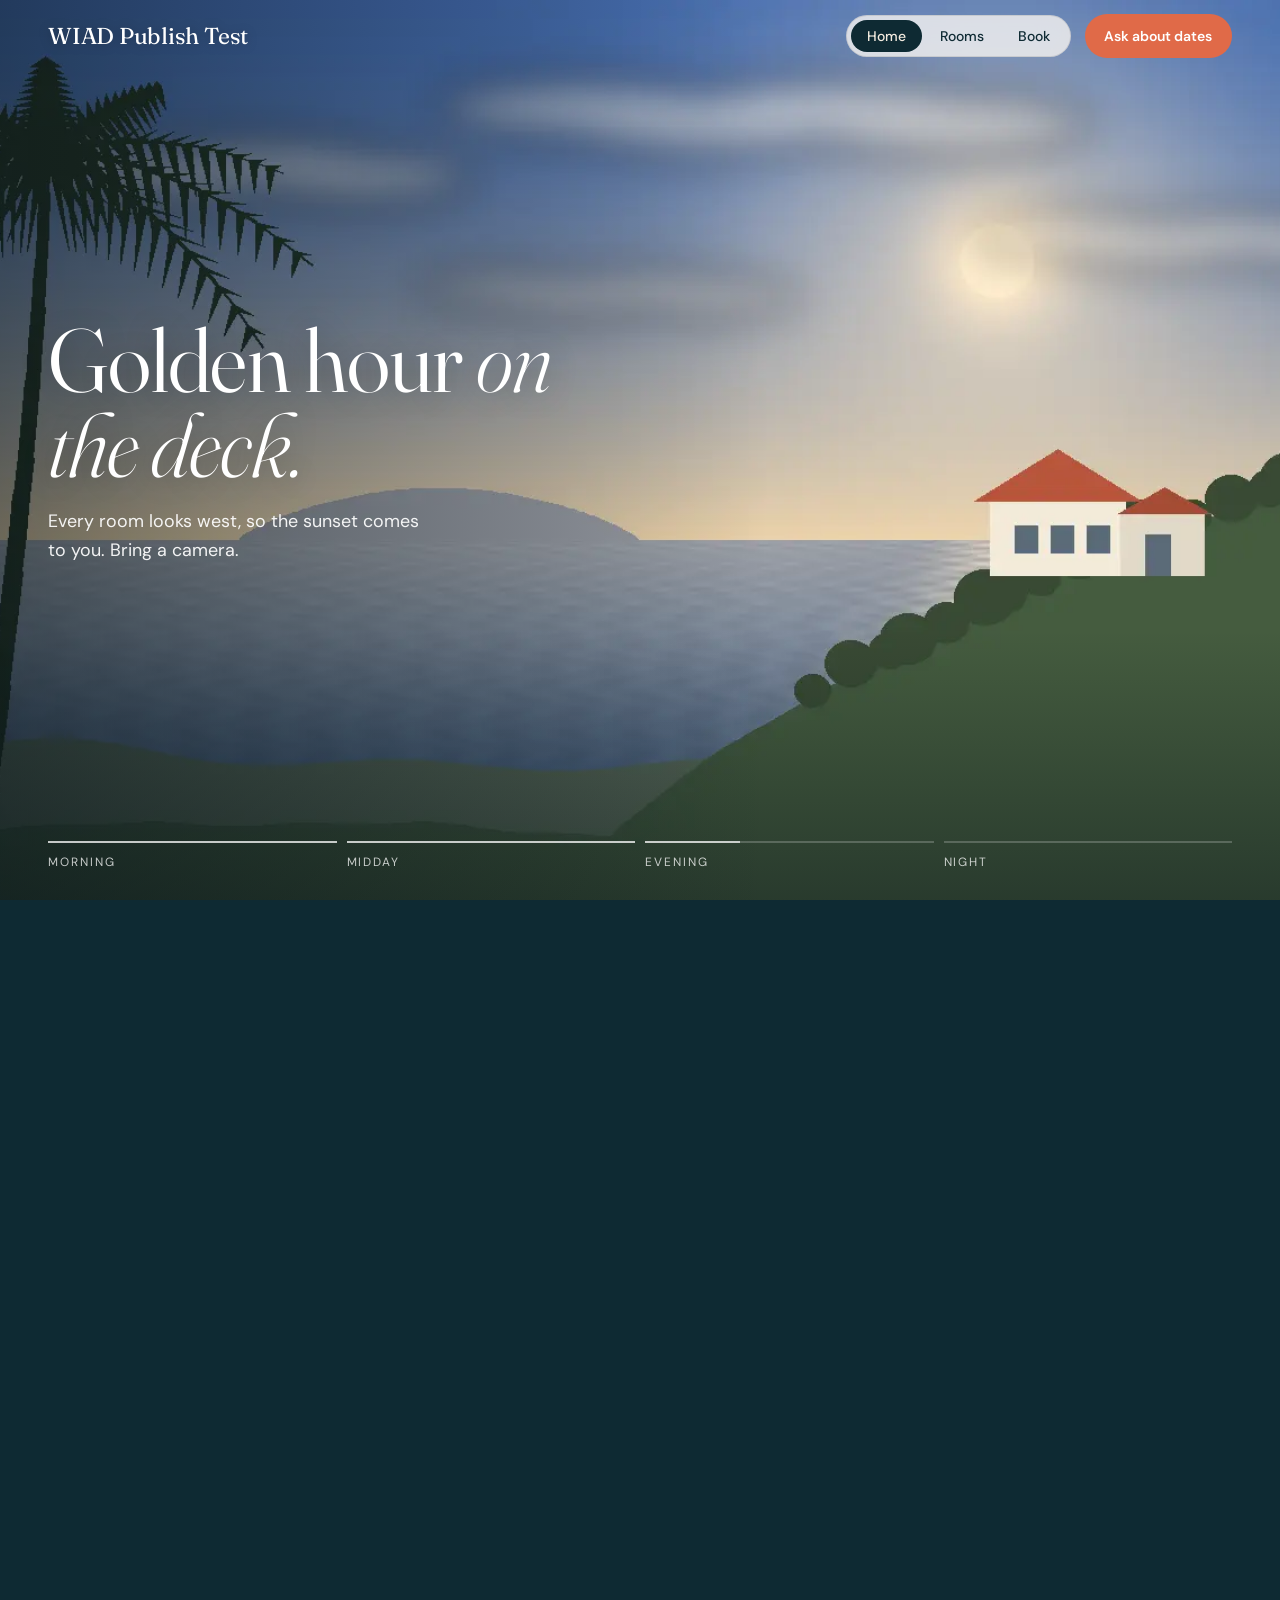
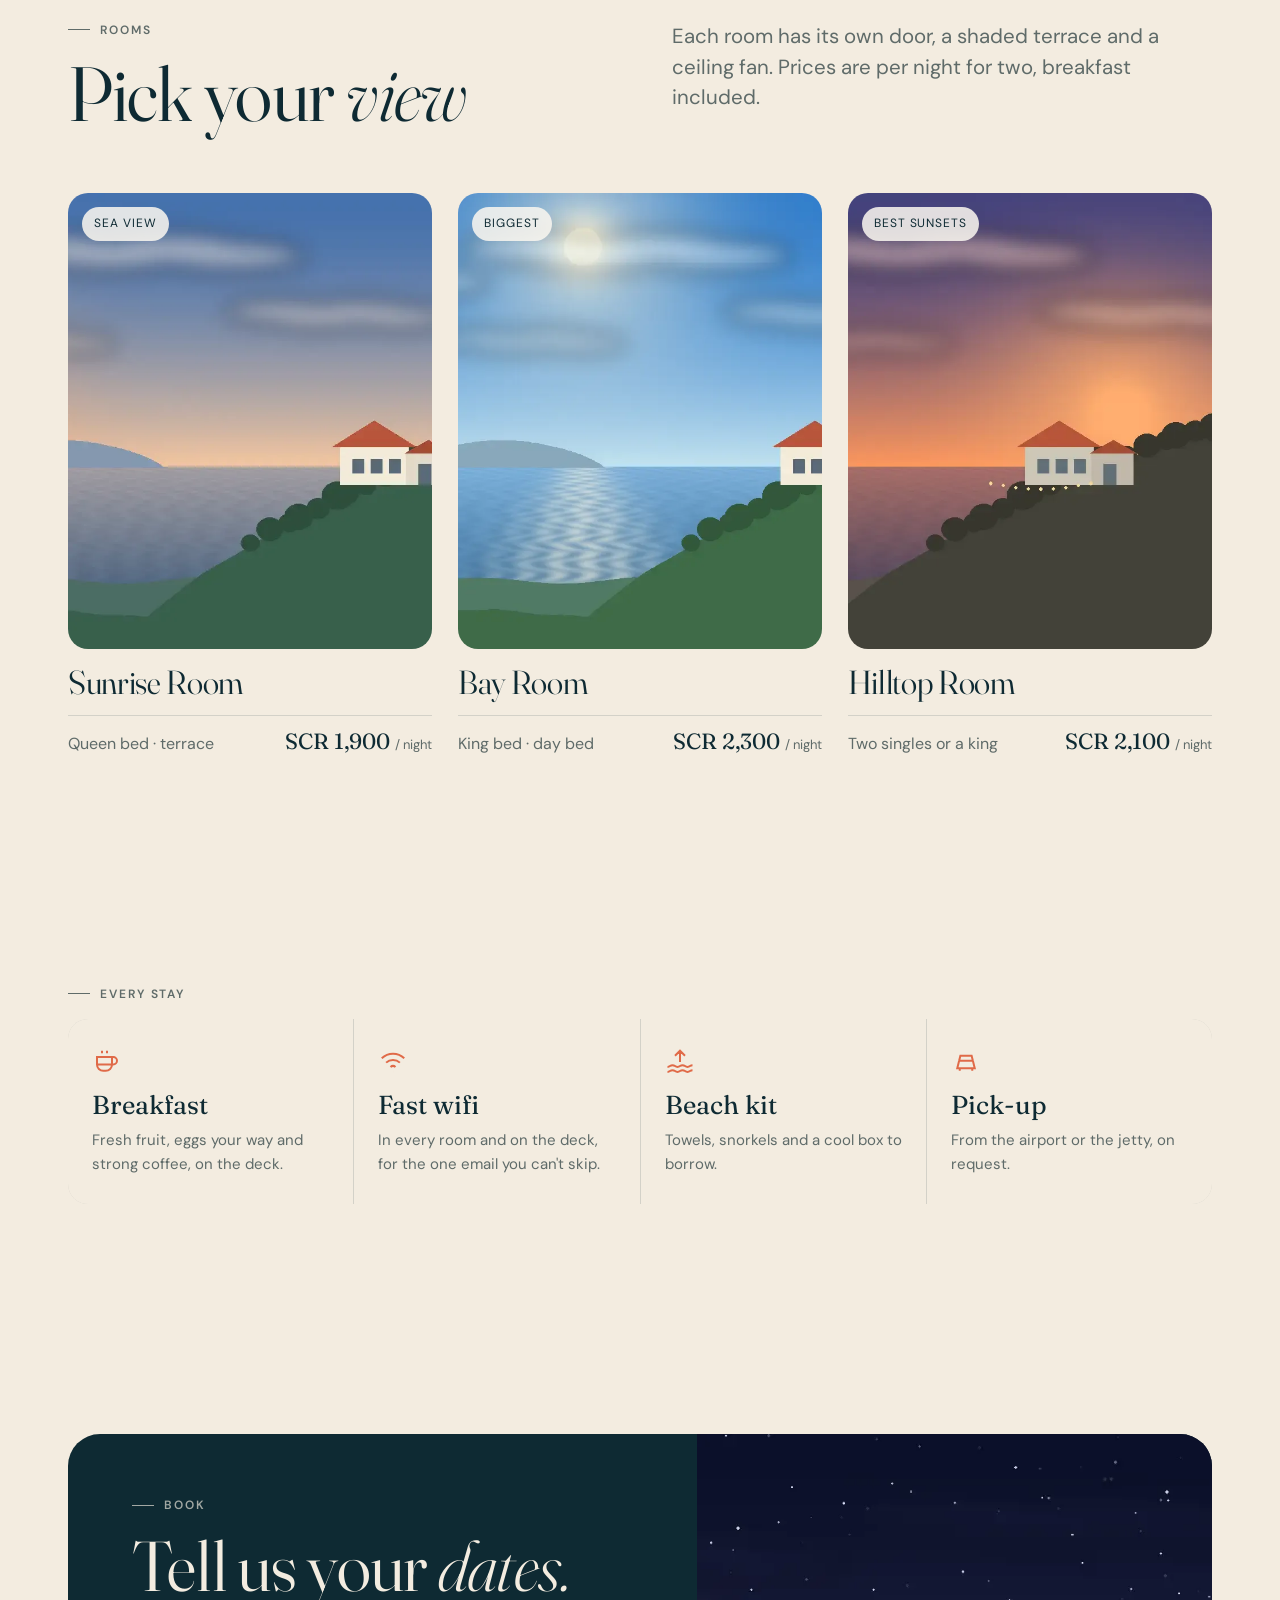
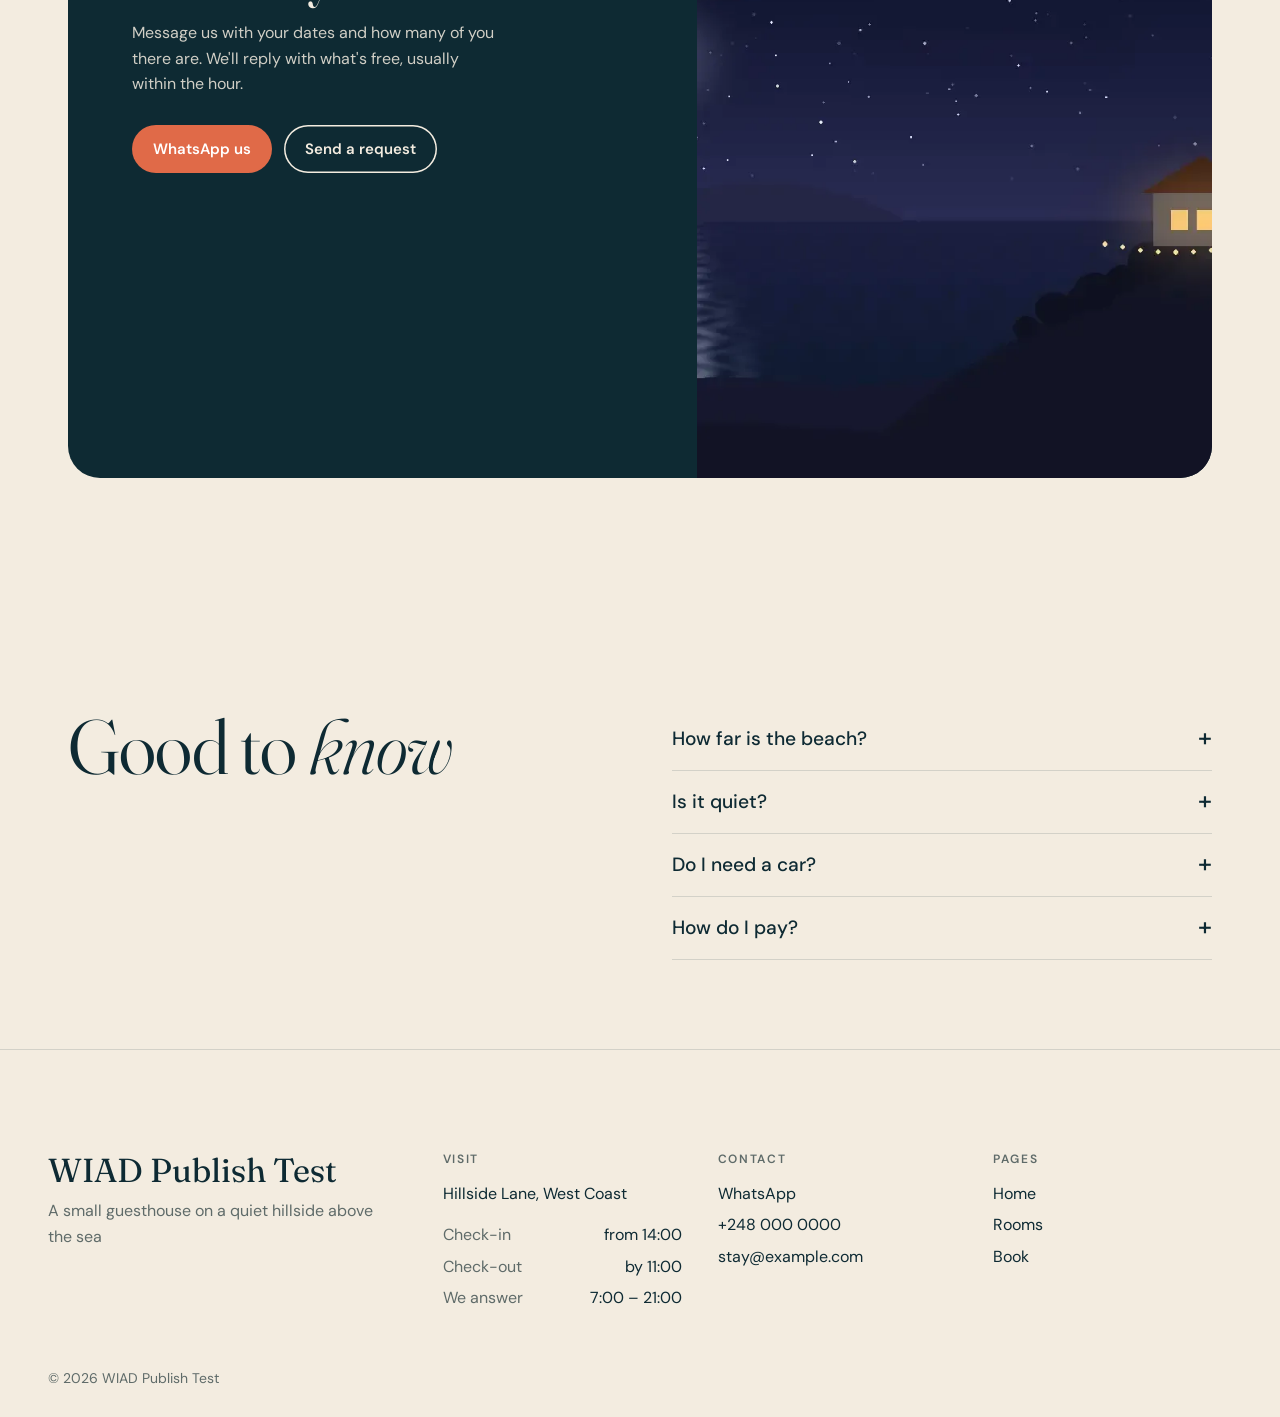
==== index.html @ 18fc2729 "Update 20 Nov 2026 23:09" ====
<!doctype html>
<html lang="en"><head>
<meta charset="utf-8"><meta name="viewport" content="width=device-width,initial-scale=1">
<title>WIAD Publish Test · Sea-view guesthouse on a quiet hillside</title><meta name="description" content="Four sea-view rooms on a quiet hillside, ten minutes from the beach. Breakfast on the deck and sunsets from every room. Ask about your dates."><meta name="robots" content="noindex">
<meta property="og:type" content="website"><meta property="og:site_name" content="WIAD Publish Test">
<meta property="og:title" content="WIAD Publish Test · Sea-view guesthouse on a quiet hillside"><meta property="og:description" content="Four sea-view rooms on a quiet hillside, ten minutes from the beach. Breakfast on the deck and sunsets from every room. Ask about your dates.">
<meta property="og:image" content="assets/img/og.jpg"><meta name="twitter:card" content="summary_large_image">
<meta name="theme-color" content="#0e2a33">
<link rel="preconnect" href="https://fonts.googleapis.com"><link rel="preconnect" href="https://fonts.gstatic.com" crossorigin><link rel="stylesheet" href="https://fonts.googleapis.com/css2?family=Fraunces:ital,opsz,wght@0,9..144,300..600;1,9..144,300..500&amp;family=DM+Sans:wght@400;500;600&amp;display=swap">
<link rel="stylesheet" href="assets/base.css?v=1795201784"><link rel="stylesheet" href="assets/look.css?v=1795201784">
<script src="assets/base.js?v=1795201784" defer></script>
</head>
<body class="home">
<a class="skip" href="#main">Skip to content</a>
<header class="top" data-top>
  <a class="brand" href="./" aria-label="WIAD Publish Test home"><span class="wordmark">WIAD Publish Test</span></a>
  <nav class="pill" aria-label="Main"><a href="./" aria-current=page>Home</a><a href="rooms.html">Rooms</a><a href="book.html">Book</a></nav>
  <a class="btn top-cta" href="https://wa.me/2480000000?text=Hi%21%20Do%20you%20have%20a%20room%20free%20from%20%E2%80%A6%20to%20%E2%80%A6%3F" target="_blank" rel="noopener">Ask about dates</a>
  <button class="menu-btn" type="button" aria-expanded="false" aria-controls="menu-sheet"><span>Menu</span><i></i></button>
</header>
<div class="menu-sheet" id="menu-sheet" hidden>
  <nav aria-label="Menu"><a href="./">Home</a><a href="rooms.html">Rooms</a><a href="book.html">Book</a></nav>
  <div class="menu-foot"><a href="https://wa.me/2480000000" target="_blank" rel="noopener">WhatsApp</a><a href="mailto:stay@example.com">stay@example.com</a></div>
</div>
<main id="main">
<section class="scrub" data-src="assets/frames/f{n}.webp" data-count="96" data-focus="0.5" data-focus-phone="0.74" aria-label="A day at WIAD Publish Test">
  <i data-stop style="position:absolute;top:0"></i><i data-stop style="position:absolute;top:26%"></i><i data-stop style="position:absolute;top:52%"></i><i data-stop style="position:absolute;top:79%"></i>
  <div class="scrub-stage">
    <canvas aria-hidden="true"></canvas>
    <div class="steps">
      <div class="step" data-from="0" data-to="0.22">
        <p class="eyebrow">WIAD Publish Test guesthouse</p>
        <h1>Wake up to <em>the sea.</em></h1>
        <p>Four rooms on a quiet hillside, ten minutes' walk from the beach.</p>
      </div>
      <div class="step" data-from="0.25" data-to="0.47">
        <h2>Long, lazy <em>middays.</em></h2>
        <p>Breakfast on the deck until eleven. After that, the beach is all yours.</p>
      </div>
      <div class="step" data-from="0.5" data-to="0.72">
        <h2>Golden hour <em>on the deck.</em></h2>
        <p>Every room looks west, so the sunset comes to you. Bring a camera.</p>
      </div>
      <div class="step" data-from="0.75" data-to="1">
        <h2>Stars over <em>the hills.</em></h2>
        <p>Warm lights, a sea breeze through the shutters, and nothing to do.</p>
        <div class="btns"><a class="btn big" href="https://wa.me/2480000000?text=Hi%21%20Do%20you%20have%20a%20room%20free%20from%20%E2%80%A6%20to%20%E2%80%A6%3F" target="_blank" rel="noopener">Ask about your dates <span class="ar">→</span></a></div>
      </div>
    </div>
    <div class="rail" aria-hidden="true"><span>Morning</span><span>Midday</span><span>Evening</span><span>Night</span></div>
  </div>
</section>

<section class="sec">
  <div class="wrap">
    <div class="split" style="margin-bottom:clamp(30px,5vw,60px);align-items:end">
      <div><p class="eyebrow">Rooms</p><h2 class="h-l" data-words>Pick your <em>view</em></h2></div>
      <p class="lead muted" data-rise>Each room has its own door, a shaded terrace and a ceiling fan. Prices are per night for two, breakfast included.</p>
    </div>
    <div class="rooms">
      <a class="room" href="rooms.html" style="text-decoration:none" data-rise>
        <div class="ph"><img src="assets/img/view-morning.webp" alt="The view from the Sunrise Room in the early morning" loading="lazy" width="640" height="800"><span class="tag">Sea view</span></div>
        <h3>Sunrise Room</h3>
        <div class="row"><span class="muted">Queen bed · terrace</span><span class="price">SCR 1,900 <small>/ night</small></span></div>
      </a>
      <a class="room" href="rooms.html" style="text-decoration:none" data-rise>
        <div class="ph"><img src="assets/img/view-midday.webp" alt="Midday view over the bay from the Bay Room" loading="lazy" width="640" height="800"><span class="tag">Biggest</span></div>
        <h3>Bay Room</h3>
        <div class="row"><span class="muted">King bed · day bed</span><span class="price">SCR 2,300 <small>/ night</small></span></div>
      </a>
      <a class="room" href="rooms.html" style="text-decoration:none" data-rise>
        <div class="ph"><img src="assets/img/view-evening.webp" alt="Sunset over the hill from the Hilltop Room" loading="lazy" width="640" height="800"><span class="tag">Best sunsets</span></div>
        <h3>Hilltop Room</h3>
        <div class="row"><span class="muted">Two singles or a king</span><span class="price">SCR 2,100 <small>/ night</small></span></div>
      </a>
    </div>
  </div>
</section>

<section class="sec tight">
  <div class="wrap">
    <p class="eyebrow">Every stay</p>
    <div class="incl" data-rise>
      <div><svg viewBox="0 0 24 24" aria-hidden="true"><path d="M4 14h13a3 3 0 0 0 0-6h-1M4 8h12v6a5 5 0 0 1-5 5H9a5 5 0 0 1-5-5V8zM8 3v2M12 3v2"/></svg><b>Breakfast</b><p>Fresh fruit, eggs your way and strong coffee, on the deck.</p></div>
      <div><svg viewBox="0 0 24 24" aria-hidden="true"><path d="M3 9a13 13 0 0 1 18 0M6.5 12.5a8 8 0 0 1 11 0M10 16a3 3 0 0 1 4 0M12 19.5h.01"/></svg><b>Fast wifi</b><p>In every room and on the deck, for the one email you can't skip.</p></div>
      <div><svg viewBox="0 0 24 24" aria-hidden="true"><path d="M2 16c2 0 2-1.5 4-1.5S8 16 10 16s2-1.5 4-1.5 2 1.5 4 1.5 2-1.5 4-1.5M2 20c2 0 2-1.5 4-1.5S8 20 10 20s2-1.5 4-1.5 2 1.5 4 1.5 2-1.5 4-1.5M12 3v9M8 7l4-4 4 4"/></svg><b>Beach kit</b><p>Towels, snorkels and a cool box to borrow.</p></div>
      <div><svg viewBox="0 0 24 24" aria-hidden="true"><path d="M5 17h14l-1.5-6h-11zM7 17v2M17 17v2M6.5 11l1-4h9l1 4"/></svg><b>Pick-up</b><p>From the airport or the jetty, on request.</p></div>
    </div>
  </div>
</section>

<section class="sec">
  <div class="wrap">
    <div class="bookband" data-rise>
      <div class="txt">
        <p class="eyebrow" style="color:rgba(243,236,224,.65)">Book</p>
        <h2>Tell us your <em>dates.</em></h2>
        <p style="margin-top:18px;max-width:34ch;opacity:.85">Message us with your dates and how many of you there are. We'll reply with what's free, usually within the hour.</p>
        <div class="btns"><a class="btn" href="https://wa.me/2480000000?text=Hi%21%20Do%20you%20have%20a%20room%20free%20from%20%E2%80%A6%20to%20%E2%80%A6%3F" target="_blank" rel="noopener">WhatsApp us</a><a class="btn line" href="book.html">Send a request</a></div>
      </div>
      <div class="ph"><img src="assets/img/view-night.webp" alt="The guesthouse lit up at night under the stars" loading="lazy" width="640" height="800"></div>
    </div>
  </div>
</section>

<section class="sec tight">
  <div class="wrap split">
    <h2 class="h-l" data-words>Good to <em>know</em></h2>
    <div>
      <details><summary>How far is the beach?</summary><p>A ten-minute walk down the hill path, or two minutes by car. We'll show you the shortcut.</p></details>
      <details><summary>Is it quiet?</summary><p>Very. Four rooms, no pool party, birds in the morning and waves at night.</p></details>
      <details><summary>Do I need a car?</summary><p>Not for the beach. For the rest of the island, a bus stops at the bottom of the lane and we can arrange a hire car.</p></details>
      <details><summary>How do I pay?</summary><p>We confirm your room on WhatsApp and send a secure payment link for the deposit.</p></details>
    </div>
  </div>
</section>
<script src="assets/look.js" defer></script>

</main>
<footer class="foot">
  <div class="f-grid">
    <div class="f-col f-brand"><a class="brand" href="./">WIAD Publish Test</a><p>A small guesthouse on a quiet hillside above the sea</p></div>
    <div class="f-col"><h4>Visit</h4><p><a href="https://maps.google.com/?q=West+Coast" target="_blank" rel="noopener">Hillside Lane, West Coast</a></p><dl class="hours"><div><dt>Check-in</dt><dd>from 14:00</dd></div><div><dt>Check-out</dt><dd>by 11:00</dd></div><div><dt>We answer</dt><dd>7:00 – 21:00</dd></div></dl></div>
    <div class="f-col"><h4>Contact</h4><p class="f-links"><a href="https://wa.me/2480000000" target="_blank" rel="noopener">WhatsApp</a><a href="tel:+2480000000">+248 000 0000</a><a href="mailto:stay@example.com">stay@example.com</a></p></div>
    <div class="f-col"><h4>Pages</h4><p class="f-links"><a href="./">Home</a><a href="rooms.html">Rooms</a><a href="book.html">Book</a></p></div>
  </div>
  <div class="f-base"><span>© 2026 WIAD Publish Test</span></div>
</footer>
</body></html>
---- assets/base.css ----
/* base.css: shared by every starter look. Colours and fonts come from look.css (the :root variables). */
:root{
  --bg:#f6f3ee; --ink:#161513; --muted:#6c675f; --line:rgba(22,21,19,.14); --card:#fffdf9;
  --accent:#c2502e; --accent-ink:#fff; --top-ink:var(--ink); --pill-bg:rgba(255,253,249,.72); --pill-line:rgba(22,21,19,.1);
  --font-display:Georgia,serif; --font-body:system-ui,-apple-system,"Segoe UI",sans-serif;
  --radius:18px; --wrap:1240px; --gut:clamp(16px,4vw,48px); --ease:cubic-bezier(.2,.7,.1,1);
}
*,*::before,*::after{box-sizing:border-box}
html{-webkit-text-size-adjust:100%;scroll-behavior:auto}
body{margin:0;background:var(--bg);color:var(--ink);font:400 clamp(16px,1.05vw,18px)/1.6 var(--font-body);-webkit-font-smoothing:antialiased;overflow-x:hidden}
img,video,canvas,svg{display:block;max-width:100%}
img{height:auto}
a{color:inherit}
h1,h2,h3,h4{font-family:var(--font-display);font-weight:400;line-height:1.02;margin:0;letter-spacing:-.01em}
p{margin:0 0 1em}
button{font:inherit;color:inherit}
.skip{position:absolute;left:-999px;top:8px;background:var(--ink);color:var(--bg);padding:10px 16px;border-radius:99px;z-index:200}
.skip:focus{left:8px}
:focus-visible{outline:2px solid var(--accent);outline-offset:3px}

/* layout */
.wrap{max-width:var(--wrap);margin:0 auto;padding:0 var(--gut)}
.sec{padding:clamp(72px,11vw,150px) 0}
.sec.tight{padding:clamp(48px,7vw,90px) 0}
.eyebrow{font:600 12px/1.2 var(--font-body);letter-spacing:.16em;text-transform:uppercase;color:var(--muted);margin:0 0 18px;display:flex;gap:10px;align-items:center}
.eyebrow::before{content:"";width:22px;height:1px;background:currentColor}
.h-xl{font-size:clamp(48px,9.5vw,148px)}
.h-l{font-size:clamp(38px,6vw,92px)}
.h-m{font-size:clamp(30px,4vw,58px)}
.h-s{font-size:clamp(22px,2.2vw,30px)}
.lead{font-size:clamp(18px,1.6vw,23px);line-height:1.5;max-width:38ch}
.muted{color:var(--muted)}
.split{display:grid;grid-template-columns:1fr 1fr;gap:clamp(28px,5vw,80px);align-items:start}
.grid{display:grid;grid-template-columns:repeat(auto-fit,minmax(min(100%,280px),1fr));gap:clamp(14px,2vw,24px)}
@media (max-width:820px){.split{grid-template-columns:1fr}}

/* buttons */
.btn{display:inline-flex;align-items:center;justify-content:center;gap:.6em;min-height:48px;padding:0 1.4em;border-radius:99px;border:0;
  background:var(--accent);color:var(--accent-ink);font:600 15px/1 var(--font-body);text-decoration:none;cursor:pointer;
  transition:transform .35s var(--ease),background .3s,box-shadow .35s}
.btn:hover{transform:translateY(-2px);box-shadow:0 10px 26px -12px rgba(0,0,0,.45)}
.btn.line{background:transparent;color:inherit;box-shadow:inset 0 0 0 1.5px currentColor}
.btn.big{min-height:60px;padding:0 2em;font-size:17px}
.btn .ar{transition:transform .3s var(--ease)}
.btn:hover .ar{transform:translateX(4px)}
.btns{display:flex;flex-wrap:wrap;gap:12px;margin-top:28px}

/* header: the menu is always visible on every screen size */
.top{position:fixed;inset:14px var(--gut) auto;z-index:100;display:flex;align-items:center;gap:14px;color:var(--top-ink);pointer-events:none}
.top>*{pointer-events:auto}
.brand{text-decoration:none;margin-right:auto;display:flex;align-items:center}
.wordmark{font:400 clamp(20px,1.8vw,26px)/1 var(--font-display);letter-spacing:-.01em;white-space:nowrap}
.logo-img{height:40px;width:auto}
.pill{display:flex;gap:2px;padding:5px;border-radius:99px;background:var(--pill-bg);box-shadow:inset 0 0 0 1px var(--pill-line);
  -webkit-backdrop-filter:blur(14px) saturate(1.4);backdrop-filter:blur(14px) saturate(1.4)}
.pill a{padding:9px 16px;border-radius:99px;text-decoration:none;font:500 14px/1 var(--font-body);color:var(--ink);transition:background .25s}
.pill a:hover{background:rgba(127,127,127,.14)}
.pill a[aria-current]{background:var(--ink);color:var(--bg)}
.top-cta{min-height:44px;font-size:14px}
.menu-btn{display:none;align-items:center;gap:10px;min-height:44px;padding:0 18px;border-radius:99px;border:0;cursor:pointer;
  background:var(--pill-bg);color:var(--ink);box-shadow:inset 0 0 0 1px var(--pill-line);-webkit-backdrop-filter:blur(14px);backdrop-filter:blur(14px);font-weight:600;font-size:14px}
.menu-btn i{width:16px;height:8px;position:relative}
.menu-btn i::before,.menu-btn i::after{content:"";position:absolute;left:0;right:0;height:1.6px;background:currentColor;border-radius:2px;transition:transform .35s var(--ease),top .35s var(--ease)}
.menu-btn i::before{top:0}.menu-btn i::after{top:6px}
.menu-open .menu-btn i::before{top:3px;transform:rotate(45deg)}.menu-open .menu-btn i::after{top:3px;transform:rotate(-45deg)}
.menu-sheet{position:fixed;inset:0;z-index:90;background:var(--bg);color:var(--ink);display:flex;flex-direction:column;justify-content:center;
  padding:100px var(--gut) 40px;opacity:0;transition:opacity .35s}
.menu-sheet[hidden]{display:flex;visibility:hidden}
.menu-open .menu-sheet{opacity:1;visibility:visible}
.menu-sheet nav{display:flex;flex-direction:column;gap:4px}
.menu-sheet nav a{font:400 clamp(40px,11vw,80px)/1.05 var(--font-display);text-decoration:none;transform:translateY(20px);opacity:0;transition:transform .5s var(--ease),opacity .5s}
.menu-open .menu-sheet nav a{transform:none;opacity:1}
.menu-open .menu-sheet nav a:nth-child(2){transition-delay:.04s}.menu-open .menu-sheet nav a:nth-child(3){transition-delay:.08s}
.menu-open .menu-sheet nav a:nth-child(4){transition-delay:.12s}.menu-open .menu-sheet nav a:nth-child(5){transition-delay:.16s}
.menu-foot{display:flex;gap:22px;margin-top:40px;color:var(--muted);flex-wrap:wrap}
@media (max-width:860px){.pill,.top-cta{display:none}.menu-btn{display:inline-flex}.top{inset:12px 16px auto}}
/* once the page scrolls, a soft veil behind the header keeps it readable over the content (a look can switch it off: --top-veil:none) */
.top::before{content:"";position:absolute;left:calc(-1 * var(--gut));right:calc(-1 * var(--gut));top:-14px;height:calc(100% + 50px);z-index:-1;pointer-events:none;
  background:var(--top-veil,linear-gradient(var(--bg) 62%,transparent));opacity:0;transition:opacity .35s}
.scrolled .top::before{opacity:1}
.menu-open .top::before{opacity:0}
@media (max-width:860px){.top::before{left:-16px;right:-16px;top:-12px}}

/* motion helpers */
[data-rise]{opacity:0;transform:translateY(28px);transition:opacity .9s var(--ease),transform .9s var(--ease)}
[data-rise].in{opacity:1;transform:none}
[data-words] .w{display:inline-block;overflow:hidden;vertical-align:top;padding-bottom:.08em;margin-bottom:-.08em}
[data-words] .w>span{display:inline-block;transform:translateY(105%);transition:transform .9s var(--ease)}
[data-words].in .w>span{transform:none}
.still [data-rise],.shot-full [data-rise]{opacity:1;transform:none;transition:none}
.still [data-words] .w>span,.shot-full [data-words] .w>span{transform:none;transition:none}
.marquee{overflow:hidden;white-space:nowrap;display:flex}
.marquee>div{display:flex;flex-shrink:0;animation:mq var(--mq,32s) linear infinite}
.marquee>div>*{padding-right:.6em}
@keyframes mq{to{transform:translateX(-100%)}}
.still .marquee>div{animation:none}

/* content blocks */
.card{background:var(--card);border-radius:var(--radius);padding:clamp(22px,2.4vw,34px);box-shadow:inset 0 0 0 1px var(--line)}
.card h3{font-size:clamp(22px,2vw,28px);margin-bottom:10px}
.prices{list-style:none;margin:0;padding:0}
.prices li{display:flex;align-items:baseline;gap:12px;padding:16px 0;border-bottom:1px solid var(--line)}
.prices li b{font-weight:600}
.prices li small{display:block;color:var(--muted);font-size:.88em;margin-top:2px}
.prices li .dots{flex:1;border-bottom:1px dotted var(--line);transform:translateY(-4px);min-width:20px}
.prices li .pr{font-variant-numeric:tabular-nums;white-space:nowrap}
dl.hours{margin:0;display:grid;gap:6px}
dl.hours div{display:flex;justify-content:space-between;gap:20px}
dl.hours dt{color:var(--muted)}dl.hours dd{margin:0;font-variant-numeric:tabular-nums}
details{border-bottom:1px solid var(--line);padding:18px 0}
summary{cursor:pointer;list-style:none;font:500 clamp(18px,1.5vw,21px)/1.35 var(--font-body);display:flex;justify-content:space-between;gap:16px}
summary::after{content:"+";font-size:1.3em;line-height:1;transition:transform .3s}
details[open] summary::after{transform:rotate(45deg)}
summary::-webkit-details-marker{display:none}
details p{margin:12px 0 0;color:var(--muted);max-width:60ch}
.ph{position:relative;overflow:hidden;border-radius:var(--radius);background:var(--card)}
.ph img,.ph video{width:100%;height:100%;object-fit:cover}

/* form */
.form{display:grid;grid-template-columns:1fr 1fr;gap:14px}
.form label{display:flex;flex-direction:column;gap:6px;font-size:14px;color:var(--muted)}
.form .wide,.form .form-end{grid-column:1/-1}
.form input,.form textarea,.form select{font:inherit;color:var(--ink);background:var(--card);border:1px solid var(--line);border-radius:12px;padding:14px 16px;width:100%}
.form input:focus,.form textarea:focus{outline:2px solid var(--accent);outline-offset:0;border-color:transparent}
.form-end{display:flex;align-items:center;gap:18px;flex-wrap:wrap}
.form-note{margin:0;color:var(--muted)}
.hp{position:absolute;left:-5000px}
@media (max-width:600px){.form{grid-template-columns:1fr}}

/* footer */
.foot{padding:clamp(60px,8vw,110px) var(--gut) 28px;border-top:1px solid var(--line)}
.f-grid{max-width:var(--wrap);margin:0 auto;display:grid;grid-template-columns:1.5fr 1fr 1fr 1fr;gap:36px}
.f-col h4{font:600 12px/1 var(--font-body);letter-spacing:.14em;text-transform:uppercase;color:var(--muted);margin-bottom:16px}
.f-brand .brand{font:400 clamp(26px,2.6vw,36px)/1 var(--font-display);text-decoration:none;display:block;margin-bottom:12px}
.f-brand p{color:var(--muted);max-width:30ch}
.f-links{display:flex;flex-direction:column;gap:6px}
.f-links a,.f-col a{text-decoration:none}
.f-links a:hover{text-decoration:underline}
.f-base{max-width:var(--wrap);margin:56px auto 0;display:flex;justify-content:space-between;gap:16px;flex-wrap:wrap;color:var(--muted);font-size:14px}
.demo-note{margin:0;font-style:normal}
@media (max-width:860px){.f-grid{grid-template-columns:1fr 1fr}.f-brand{grid-column:1/-1}}

@media (prefers-reduced-motion:reduce){
  *,*::before,*::after{animation-duration:.01ms!important;animation-iteration-count:1!important;transition-duration:.01ms!important}
  [data-rise]{opacity:1;transform:none}[data-words] .w>span{transform:none}
}
---- assets/look.css ----
/* Look: One scene that changes as you scroll (demo: Palm Hollow). Change the colours and fonts here. */
:root{
  --bg:#f3ece0; --ink:#0e2a33; --muted:#5f6b69; --line:rgba(14,42,51,.14); --card:#fbf7f0;
  --accent:#e06a48; --accent-ink:#fff; --deep:#0e2a33; --mist:#dfe7e3;
  --pill-bg:rgba(251,247,240,.78);
  --font-display:Fraunces,Georgia,serif; --font-body:"DM Sans",system-ui,sans-serif;
  --radius:20px;
}
h1,h2,h3{font-variation-settings:"opsz" 120;font-weight:350}
em{font-style:italic;font-weight:300}
.on-dark{--top-veil:none}
.on-dark .top .wordmark{color:#fff;text-shadow:0 1px 12px rgba(0,0,0,.25)}

/* the scroll scene: a tall section; the stage sticks while the pictures change */
.scrub{position:relative;height:520vh;background:var(--deep)}
.scrub-stage{position:sticky;top:0;height:100vh;height:100svh;overflow:hidden}
.scrub canvas{position:absolute;inset:0;width:100%;height:100%}
.scrub-stage::after{content:"";position:absolute;inset:0;pointer-events:none;
  background:linear-gradient(90deg,rgba(6,18,24,.55) 0%,rgba(6,18,24,.18) 42%,transparent 60%),linear-gradient(0deg,rgba(6,18,24,.45),transparent 30%)}
.steps{position:absolute;left:var(--gut);top:50%;translate:0 -50%;z-index:2;width:min(560px,86vw);color:#fff}
.step{position:absolute;left:0;top:50%;translate:0 -50%;opacity:0;transform:translateY(30px);transition:opacity .7s var(--ease),transform .9s var(--ease);pointer-events:none}
.step.on{opacity:1;transform:none;pointer-events:auto}
.step .eyebrow{color:rgba(255,255,255,.8)}
.step h1,.step h2{font-size:clamp(46px,7vw,104px);line-height:.95;text-shadow:0 2px 30px rgba(0,0,0,.25)}
.step p{font-size:clamp(17px,1.4vw,20px);max-width:32ch;margin-top:20px;opacity:.92}
.still .step{transition:none}
.rail{position:absolute;left:var(--gut);right:var(--gut);bottom:28px;z-index:2;display:grid;grid-template-columns:repeat(4,1fr);gap:10px;color:#fff}
.rail span{font-size:12px;letter-spacing:.16em;text-transform:uppercase;opacity:.75;padding-top:12px;position:relative}
.rail span::before{content:"";position:absolute;left:0;right:0;top:0;height:2px;background:rgba(255,255,255,.28)}
.rail span::after{content:"";position:absolute;left:0;top:0;height:2px;background:#fff;width:calc(var(--f,0) * 100%)}
@media (max-width:700px){.steps{top:auto;bottom:110px;translate:none}.step{top:auto;bottom:0;translate:none}
  .scrub-stage::after{background:linear-gradient(0deg,rgba(6,18,24,.75) 0%,rgba(6,18,24,.3) 45%,transparent 70%)}}

/* rooms */
.rooms{display:grid;grid-template-columns:repeat(3,1fr);gap:clamp(14px,2vw,26px)}
.room{display:flex;flex-direction:column;gap:16px}
.room .ph{aspect-ratio:4/5}
.room .ph img{transition:transform 1.2s var(--ease)}
.room:hover .ph img{transform:scale(1.05)}
.room h3{font-size:clamp(28px,2.6vw,38px)}
.room .row{display:flex;justify-content:space-between;align-items:baseline;gap:12px;border-top:1px solid var(--line);padding-top:14px}
.room .price{font:400 22px/1 var(--font-display)}
.room .price small{font:400 13px/1 var(--font-body);color:var(--muted)}
.room .tag{position:absolute;left:14px;top:14px;background:rgba(251,247,240,.86);border-radius:99px;padding:7px 12px;font-size:12px;letter-spacing:.08em;text-transform:uppercase}
@media (max-width:900px){.rooms{grid-template-columns:1fr 1fr}}
@media (max-width:600px){.rooms{grid-template-columns:1fr}}

/* included */
.incl{display:grid;grid-template-columns:repeat(auto-fit,minmax(min(100%,220px),1fr));gap:1px;background:var(--line);border-radius:var(--radius);overflow:hidden}
.incl div{background:var(--bg);padding:28px 24px}
.incl b{display:block;font:400 26px/1.1 var(--font-display);margin:14px 0 8px}
.incl svg{width:30px;height:30px;stroke:var(--accent);fill:none;stroke-width:1.6}
.incl p{color:var(--muted);margin:0;font-size:15px}

/* booking band */
.bookband{background:var(--deep);color:#f3ece0;border-radius:32px;overflow:hidden;display:grid;grid-template-columns:1.1fr .9fr}
.bookband .txt{padding:clamp(28px,5vw,70px)}
.bookband h2{font-size:clamp(40px,5.5vw,84px)}
.bookband .btn.line{color:#f3ece0}
.bookband .ph{border-radius:0;min-height:320px}
@media (max-width:820px){.bookband{grid-template-columns:1fr}}

/* inner pages */
.p-hero{position:relative;min-height:72vh;display:flex;align-items:end;color:#fff;padding:140px 0 60px;overflow:hidden;background:var(--deep)}
.p-hero img{position:absolute;inset:0;width:100%;height:100%;object-fit:cover;opacity:.85}
.p-hero::after{content:"";position:absolute;inset:0;background:linear-gradient(0deg,rgba(6,18,24,.7),transparent 70%)}
.p-hero .wrap{position:relative;z-index:1;width:100%}
.p-hero h1{font-size:clamp(52px,9vw,140px);line-height:.92}
.p-hero .eyebrow{color:rgba(255,255,255,.8)}
.p-hero .lead{margin-top:20px}
.room-row{display:grid;grid-template-columns:1fr 1fr;gap:clamp(24px,5vw,80px);align-items:center;padding:clamp(40px,6vw,80px) 0;border-bottom:1px solid var(--line)}
.room-row:nth-child(even) .ph{order:2}
.room-row .ph{aspect-ratio:4/3}
.room-row h2{font-size:clamp(36px,4.5vw,64px);margin-bottom:16px}
.room-row ul{padding-left:1.1em;color:var(--muted)}
@media (max-width:820px){.room-row{grid-template-columns:1fr}.room-row:nth-child(even) .ph{order:0}}
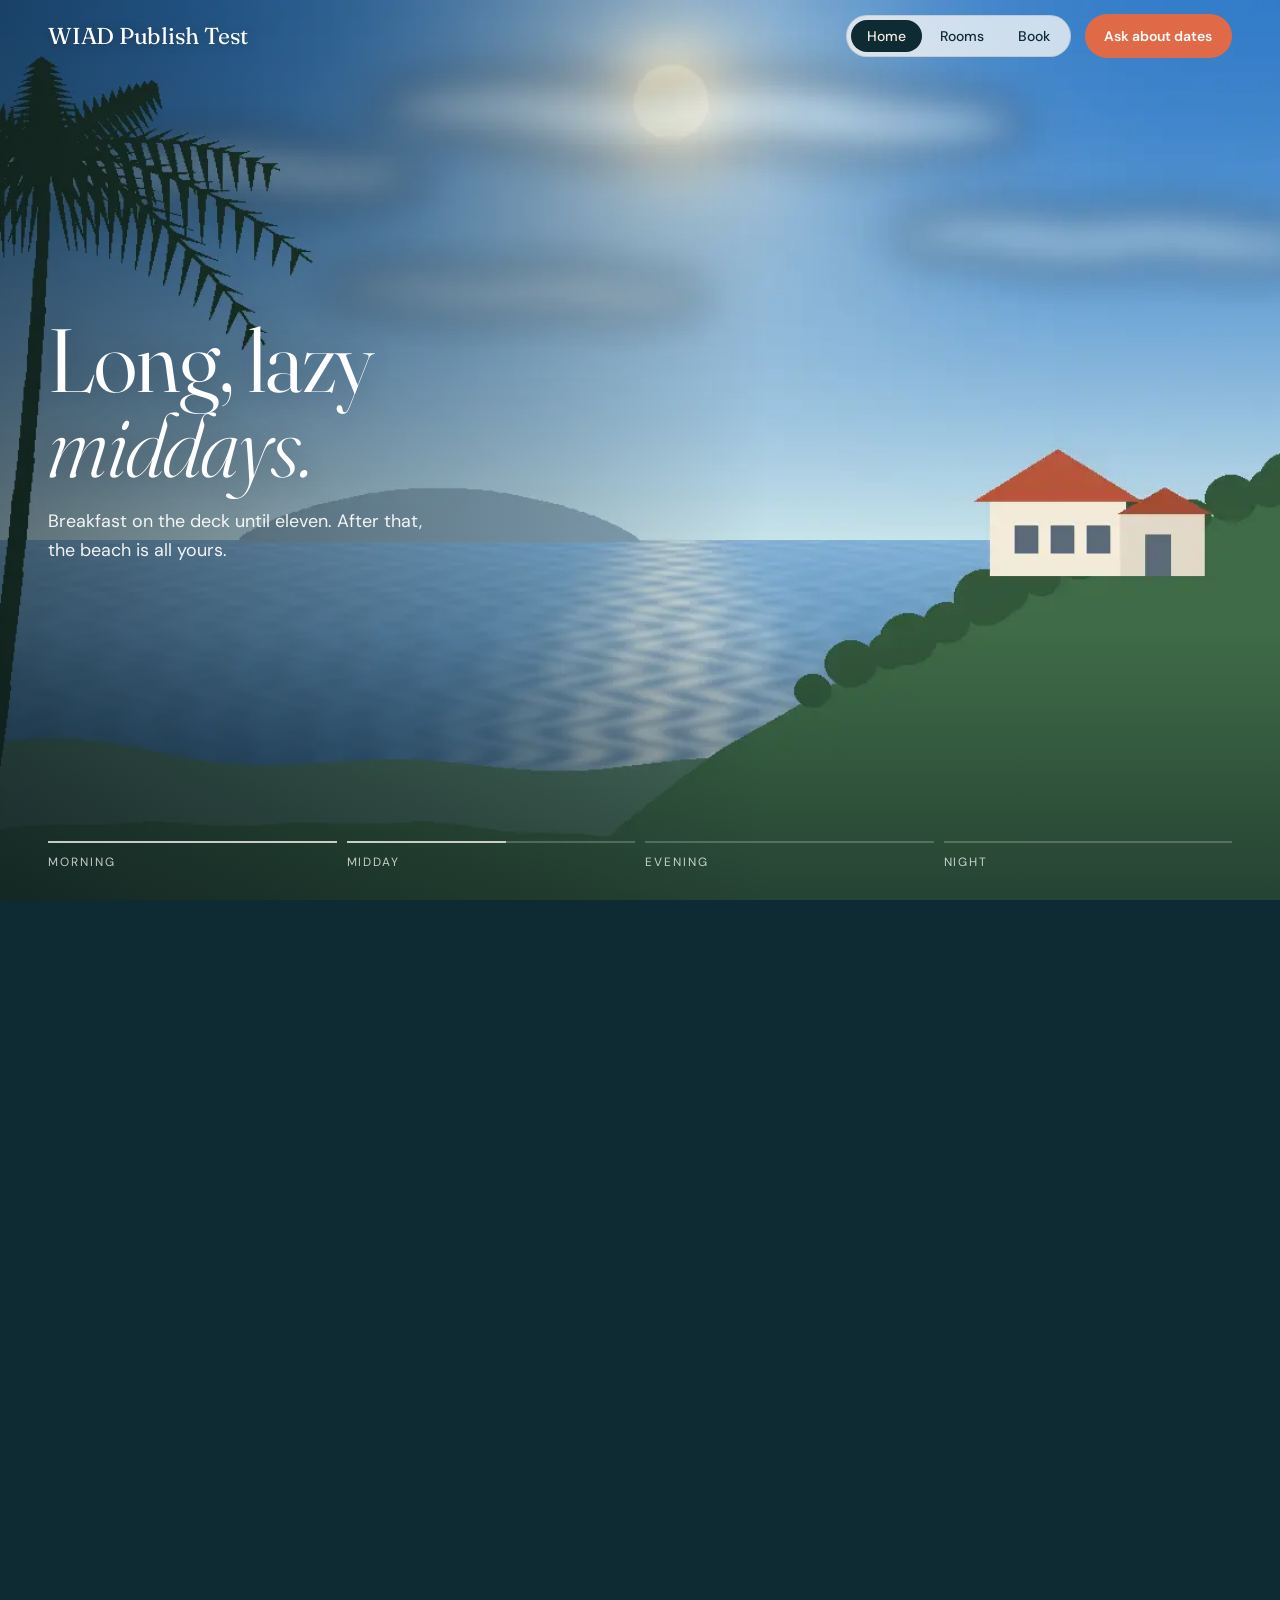
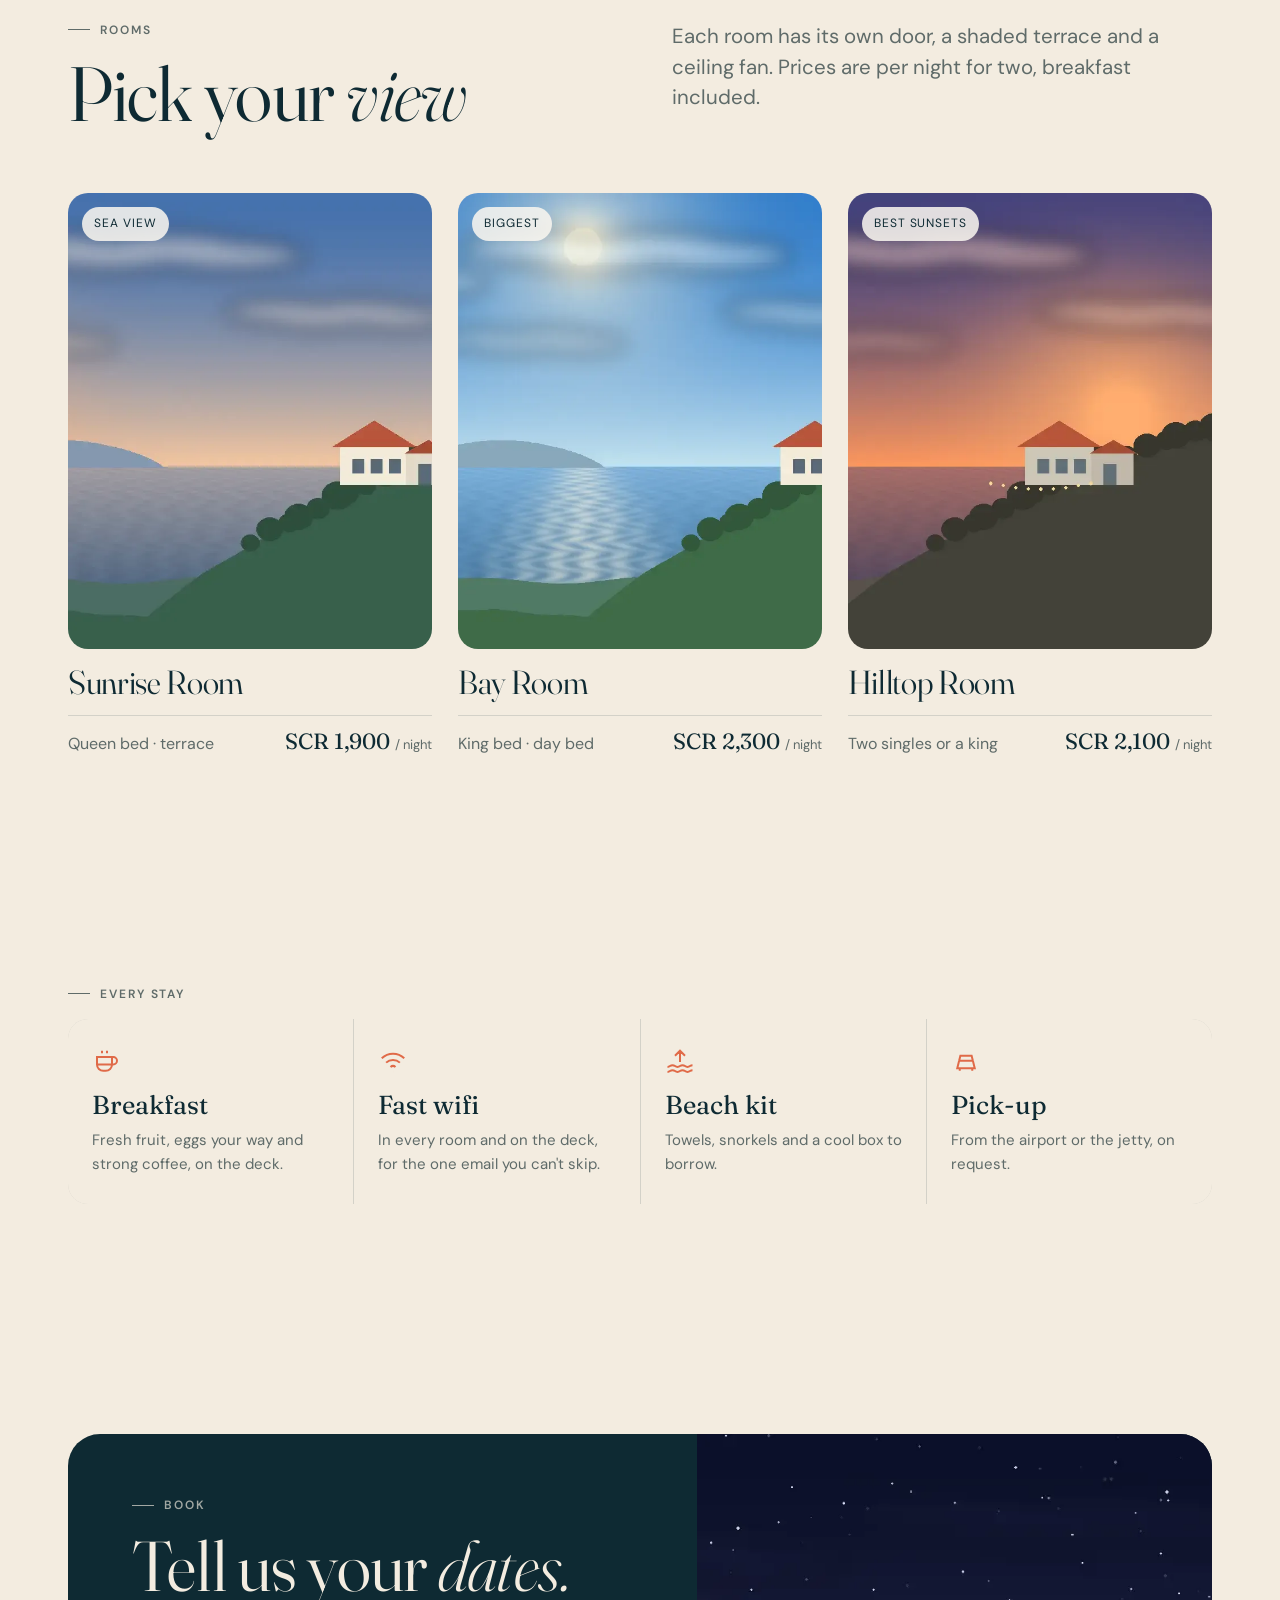
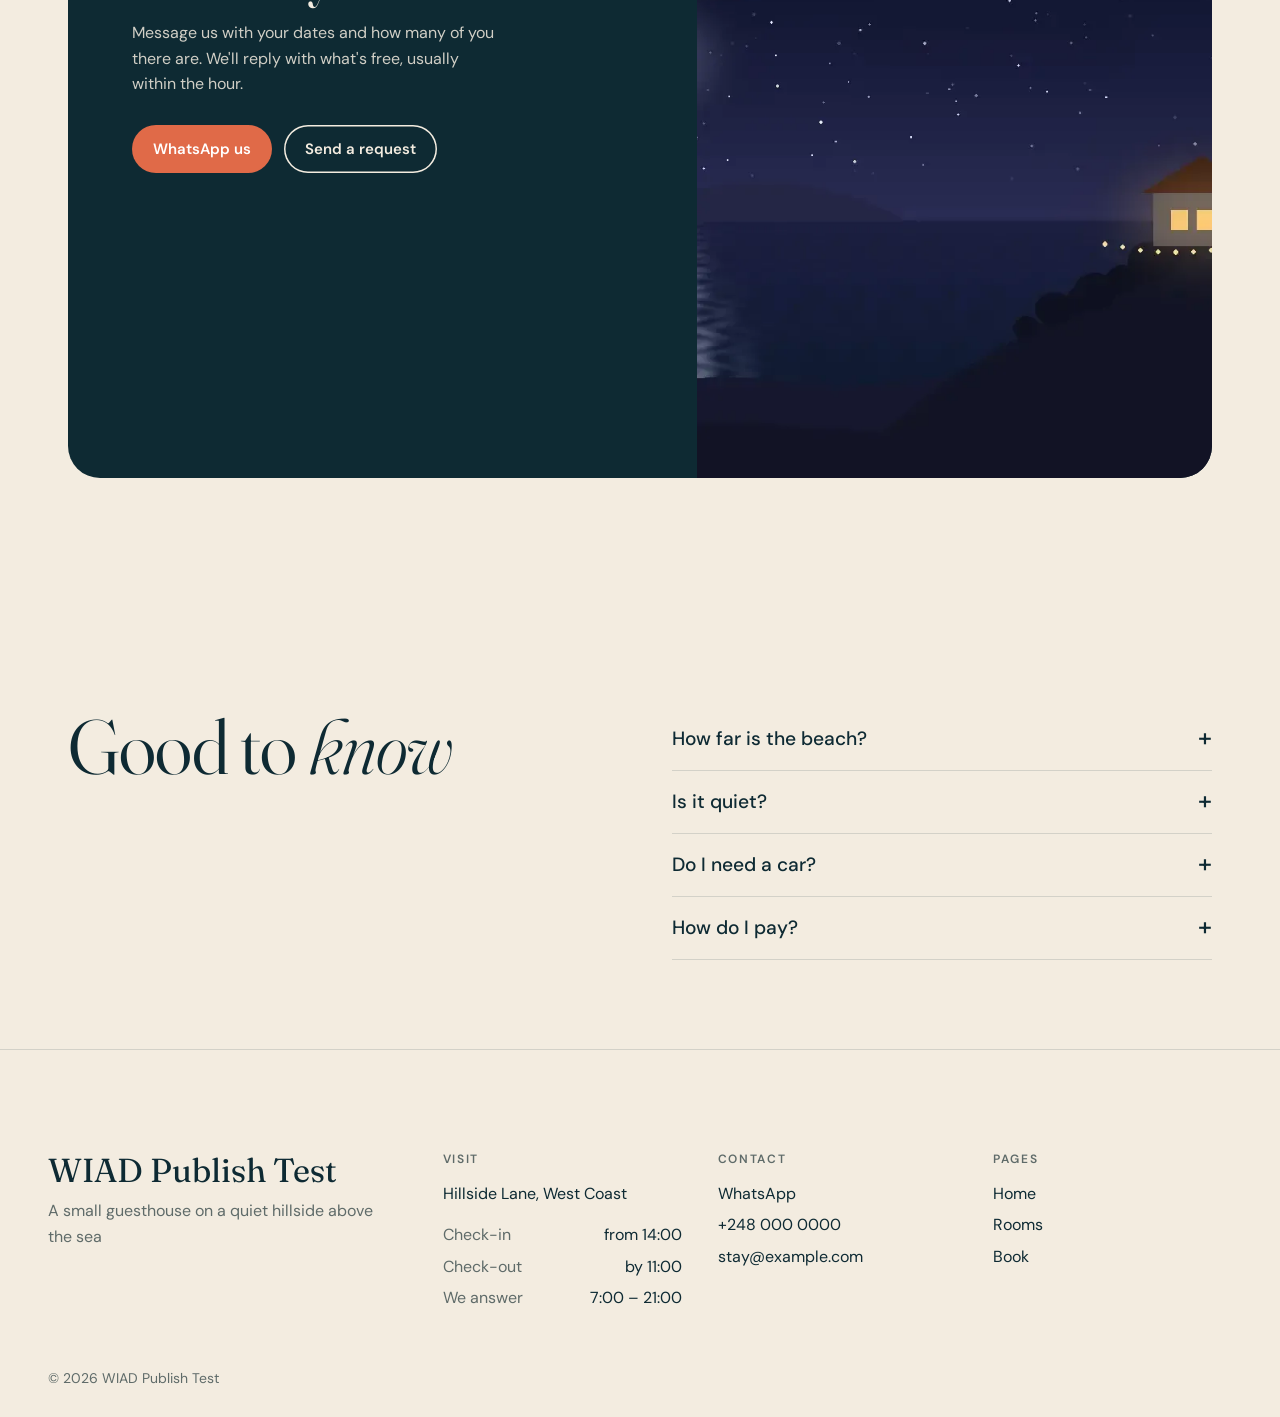
==== commit d12e45eb: "Add the live address to the share links" ====
--- a/index.html
+++ b/index.html
@@ -1,14 +1,14 @@
 <!doctype html>
 <html lang="en"><head>
 <meta charset="utf-8"><meta name="viewport" content="width=device-width,initial-scale=1">
-<title>WIAD Publish Test · Sea-view guesthouse on a quiet hillside</title><meta name="description" content="Four sea-view rooms on a quiet hillside, ten minutes from the beach. Breakfast on the deck and sunsets from every room. Ask about your dates."><meta name="robots" content="noindex">
+<title>WIAD Publish Test · Sea-view guesthouse on a quiet hillside</title><meta name="description" content="Four sea-view rooms on a quiet hillside, ten minutes from the beach. Breakfast on the deck and sunsets from every room. Ask about your dates."><meta name="robots" content="noindex"><link rel="canonical" href="https://socialmedia-seychelles.github.io/wiad-publish-test/">
 <meta property="og:type" content="website"><meta property="og:site_name" content="WIAD Publish Test">
 <meta property="og:title" content="WIAD Publish Test · Sea-view guesthouse on a quiet hillside"><meta property="og:description" content="Four sea-view rooms on a quiet hillside, ten minutes from the beach. Breakfast on the deck and sunsets from every room. Ask about your dates.">
-<meta property="og:image" content="assets/img/og.jpg"><meta name="twitter:card" content="summary_large_image">
+<meta property="og:image" content="https://socialmedia-seychelles.github.io/wiad-publish-test/assets/img/og.jpg"><meta name="twitter:card" content="summary_large_image">
 <meta name="theme-color" content="#0e2a33">
 <link rel="preconnect" href="https://fonts.googleapis.com"><link rel="preconnect" href="https://fonts.gstatic.com" crossorigin><link rel="stylesheet" href="https://fonts.googleapis.com/css2?family=Fraunces:ital,opsz,wght@0,9..144,300..600;1,9..144,300..500&amp;family=DM+Sans:wght@400;500;600&amp;display=swap">
-<link rel="stylesheet" href="assets/base.css?v=1795201784"><link rel="stylesheet" href="assets/look.css?v=1795201784">
-<script src="assets/base.js?v=1795201784" defer></script>
+<link rel="stylesheet" href="assets/base.css?v=1795201804"><link rel="stylesheet" href="assets/look.css?v=1795201804">
+<script src="assets/base.js?v=1795201804" defer></script>
 </head>
 <body class="home">
 <a class="skip" href="#main">Skip to content</a>
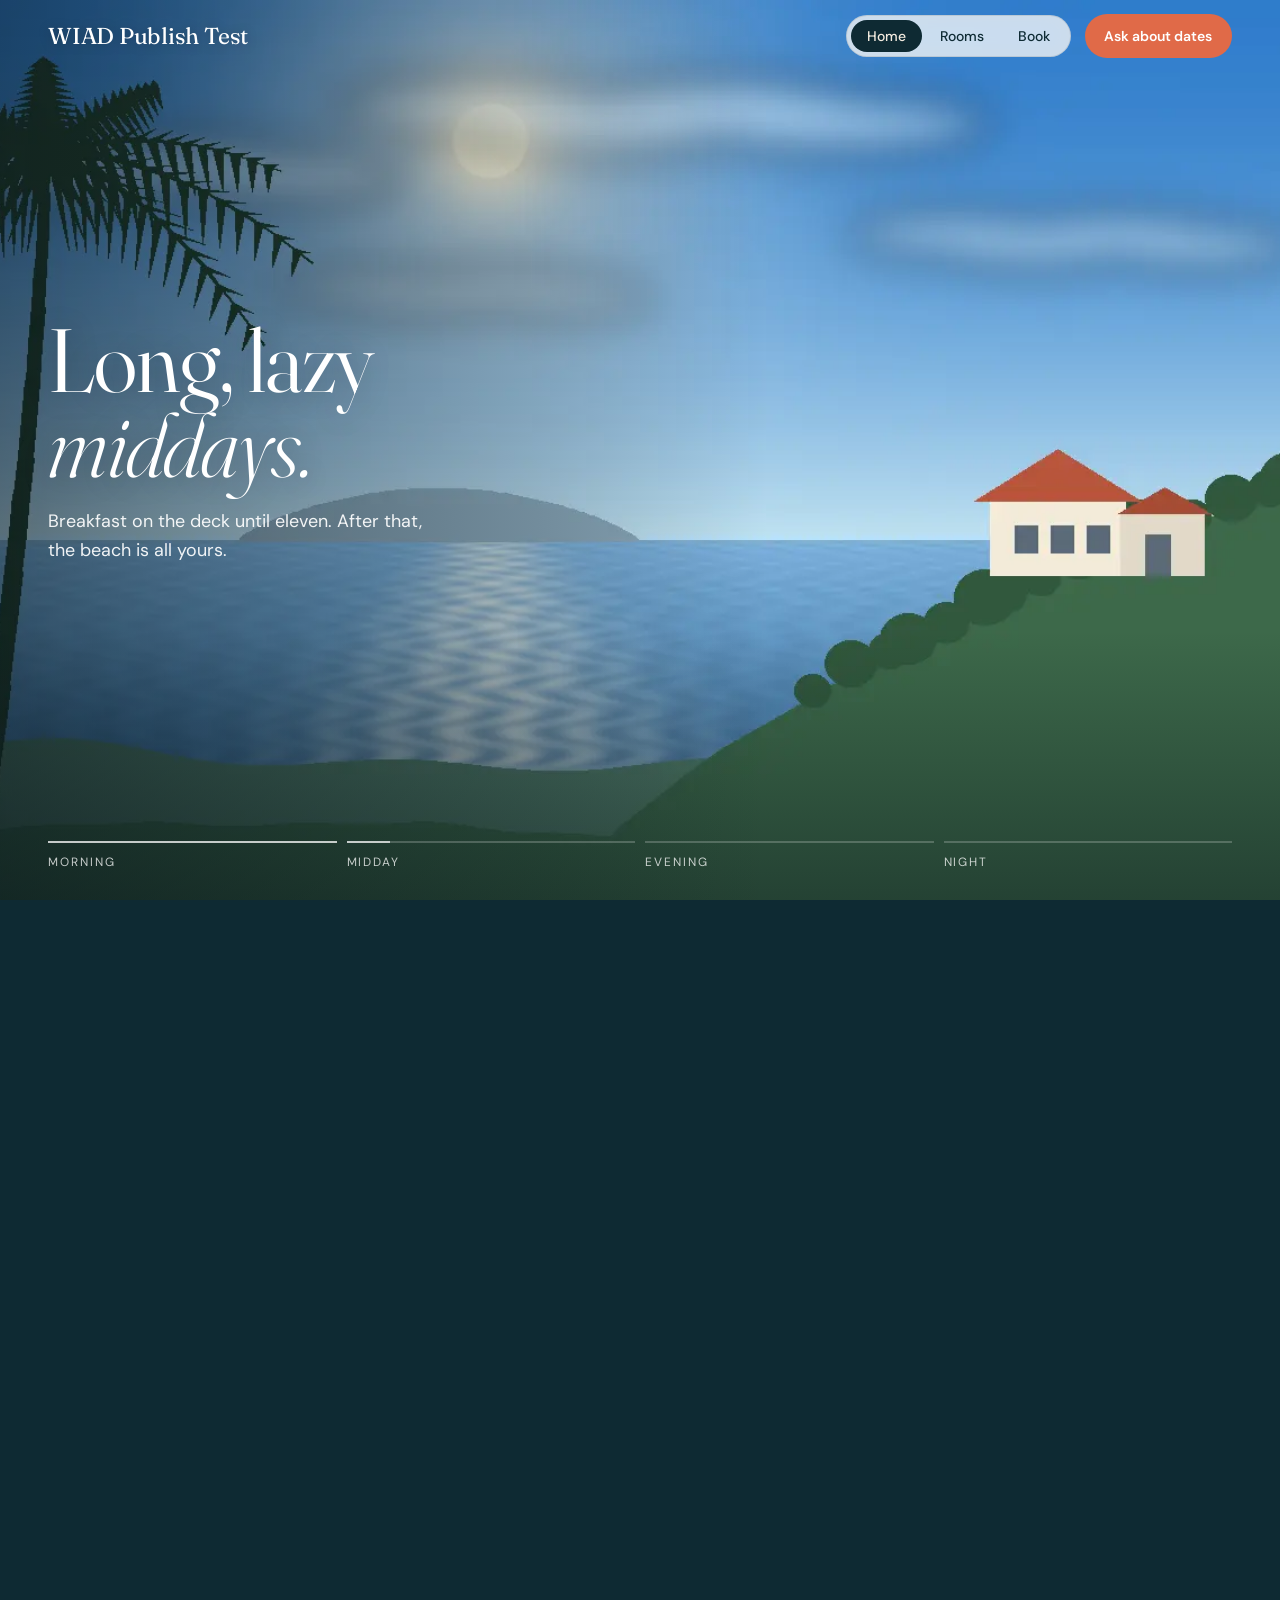
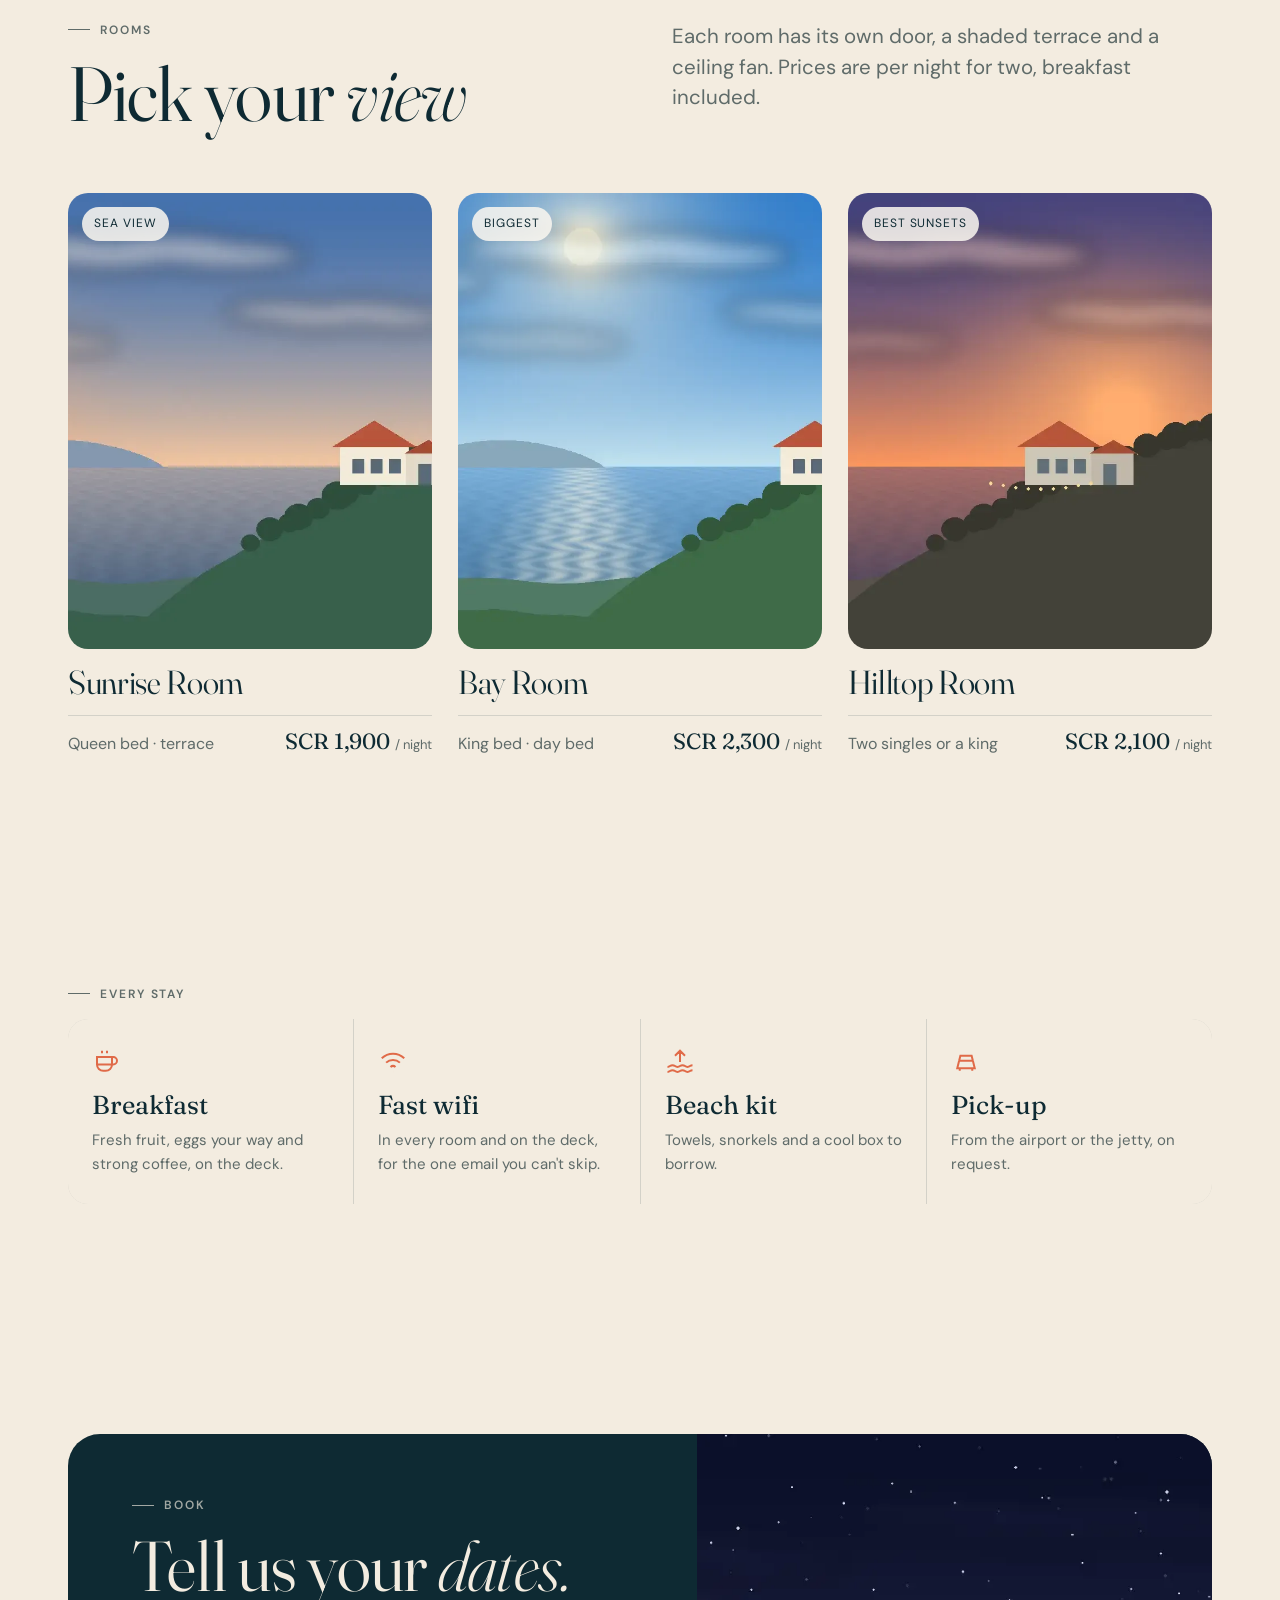
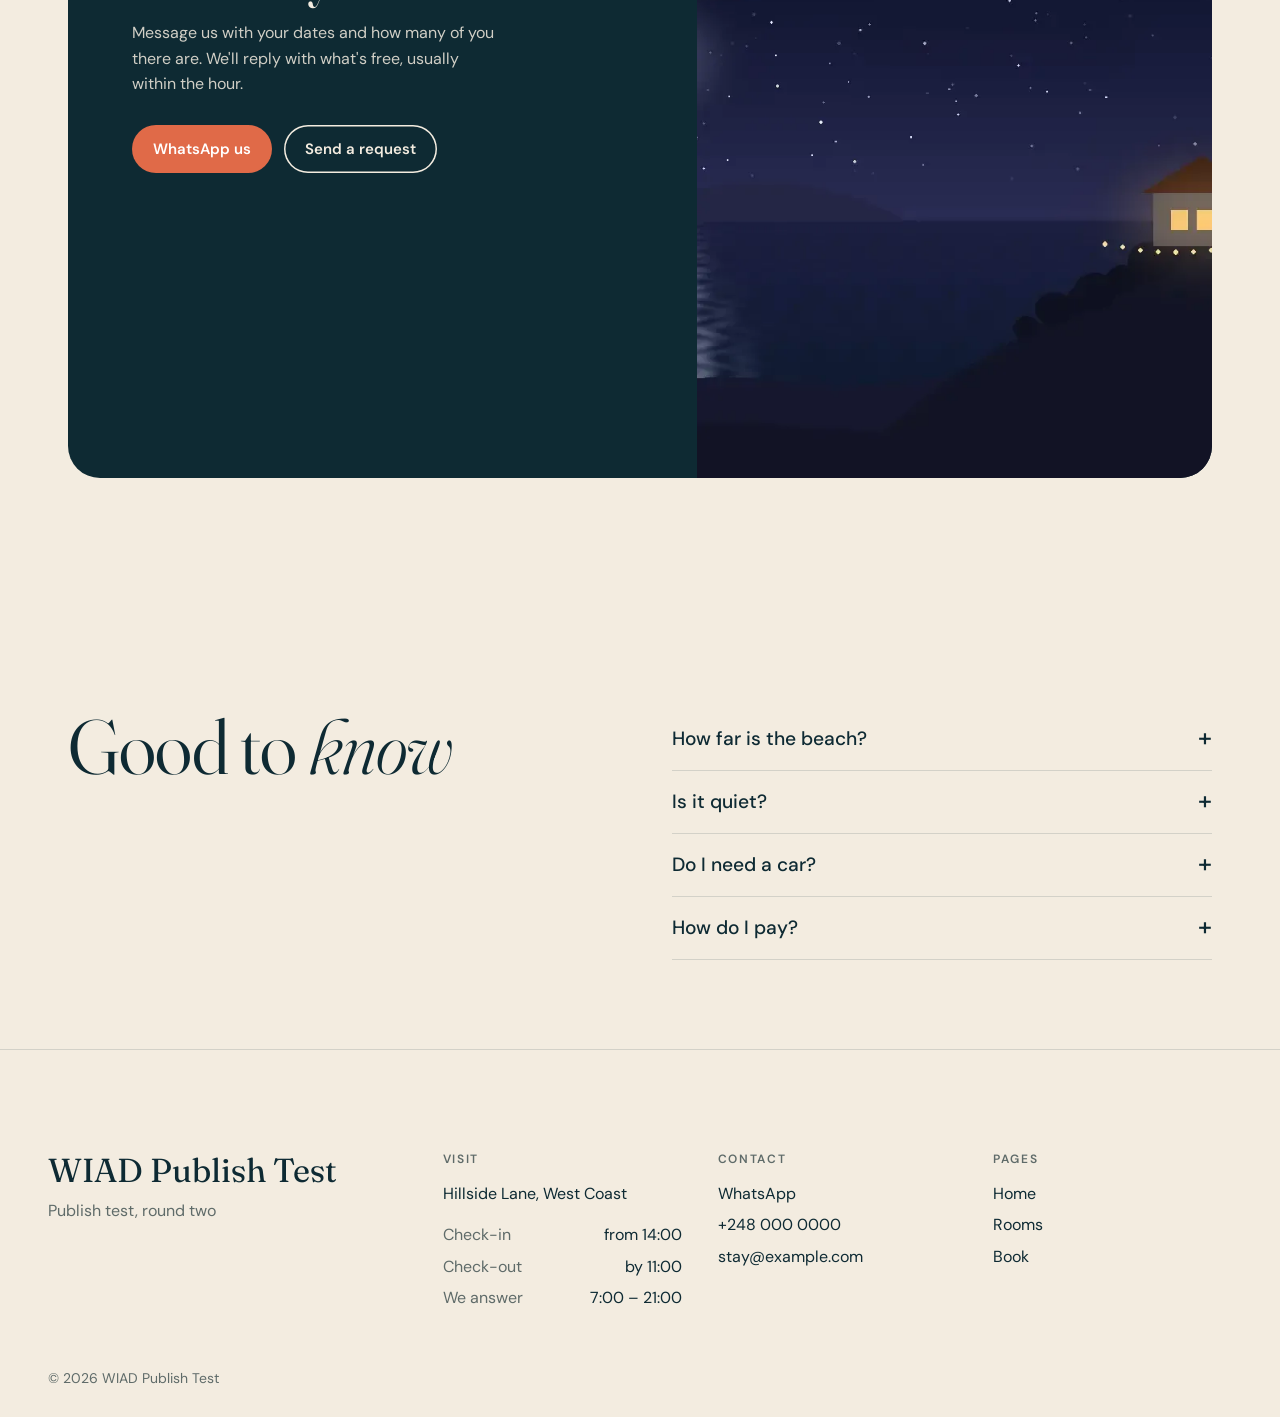
==== commit 9913714c: "Change the tagline" ====
--- a/index.html
+++ b/index.html
@@ -7,8 +7,8 @@
 <meta property="og:image" content="https://socialmedia-seychelles.github.io/wiad-publish-test/assets/img/og.jpg"><meta name="twitter:card" content="summary_large_image">
 <meta name="theme-color" content="#0e2a33">
 <link rel="preconnect" href="https://fonts.googleapis.com"><link rel="preconnect" href="https://fonts.gstatic.com" crossorigin><link rel="stylesheet" href="https://fonts.googleapis.com/css2?family=Fraunces:ital,opsz,wght@0,9..144,300..600;1,9..144,300..500&amp;family=DM+Sans:wght@400;500;600&amp;display=swap">
-<link rel="stylesheet" href="assets/base.css?v=1795201804"><link rel="stylesheet" href="assets/look.css?v=1795201804">
-<script src="assets/base.js?v=1795201804" defer></script>
+<link rel="stylesheet" href="assets/base.css?v=1795201913"><link rel="stylesheet" href="assets/look.css?v=1795201913">
+<script src="assets/base.js?v=1795201913" defer></script>
 </head>
 <body class="home">
 <a class="skip" href="#main">Skip to content</a>
@@ -119,7 +119,7 @@
 </main>
 <footer class="foot">
   <div class="f-grid">
-    <div class="f-col f-brand"><a class="brand" href="./">WIAD Publish Test</a><p>A small guesthouse on a quiet hillside above the sea</p></div>
+    <div class="f-col f-brand"><a class="brand" href="./">WIAD Publish Test</a><p>Publish test, round two</p></div>
     <div class="f-col"><h4>Visit</h4><p><a href="https://maps.google.com/?q=West+Coast" target="_blank" rel="noopener">Hillside Lane, West Coast</a></p><dl class="hours"><div><dt>Check-in</dt><dd>from 14:00</dd></div><div><dt>Check-out</dt><dd>by 11:00</dd></div><div><dt>We answer</dt><dd>7:00 – 21:00</dd></div></dl></div>
     <div class="f-col"><h4>Contact</h4><p class="f-links"><a href="https://wa.me/2480000000" target="_blank" rel="noopener">WhatsApp</a><a href="tel:+2480000000">+248 000 0000</a><a href="mailto:stay@example.com">stay@example.com</a></p></div>
     <div class="f-col"><h4>Pages</h4><p class="f-links"><a href="./">Home</a><a href="rooms.html">Rooms</a><a href="book.html">Book</a></p></div>
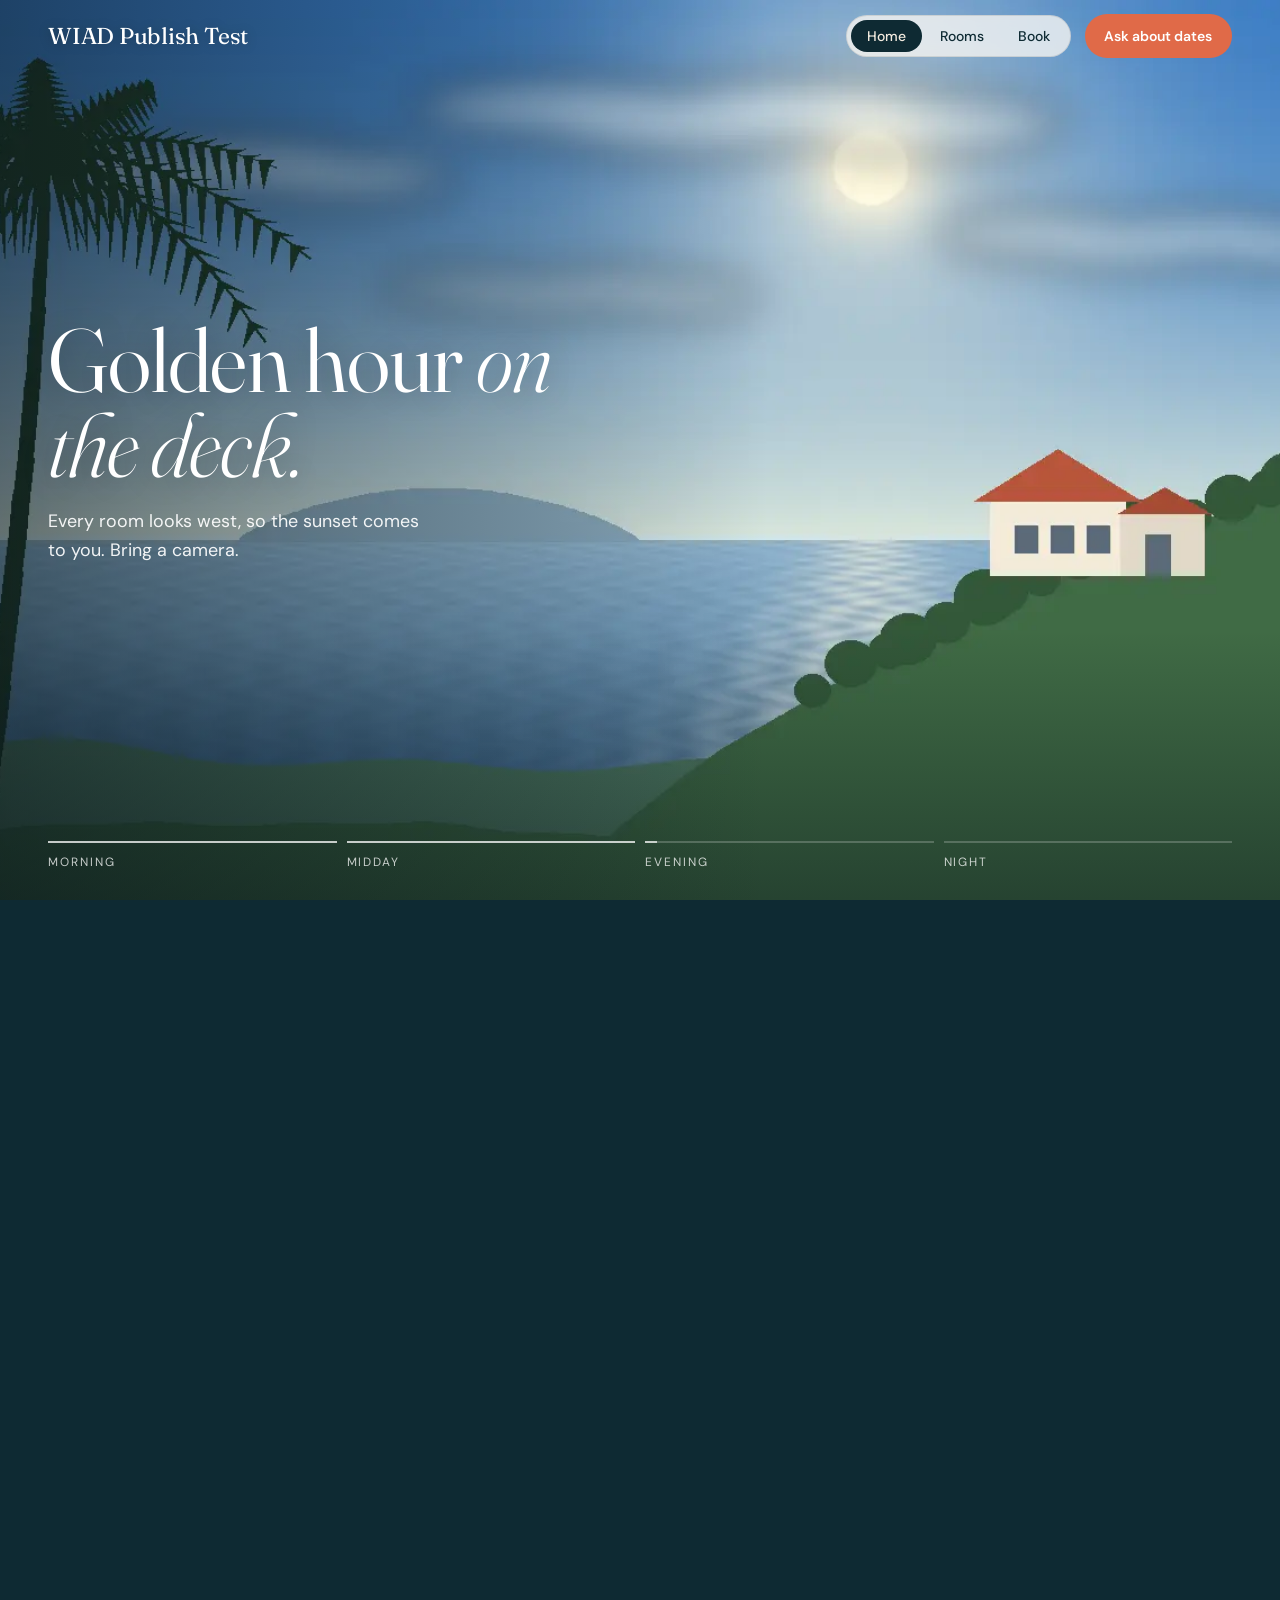
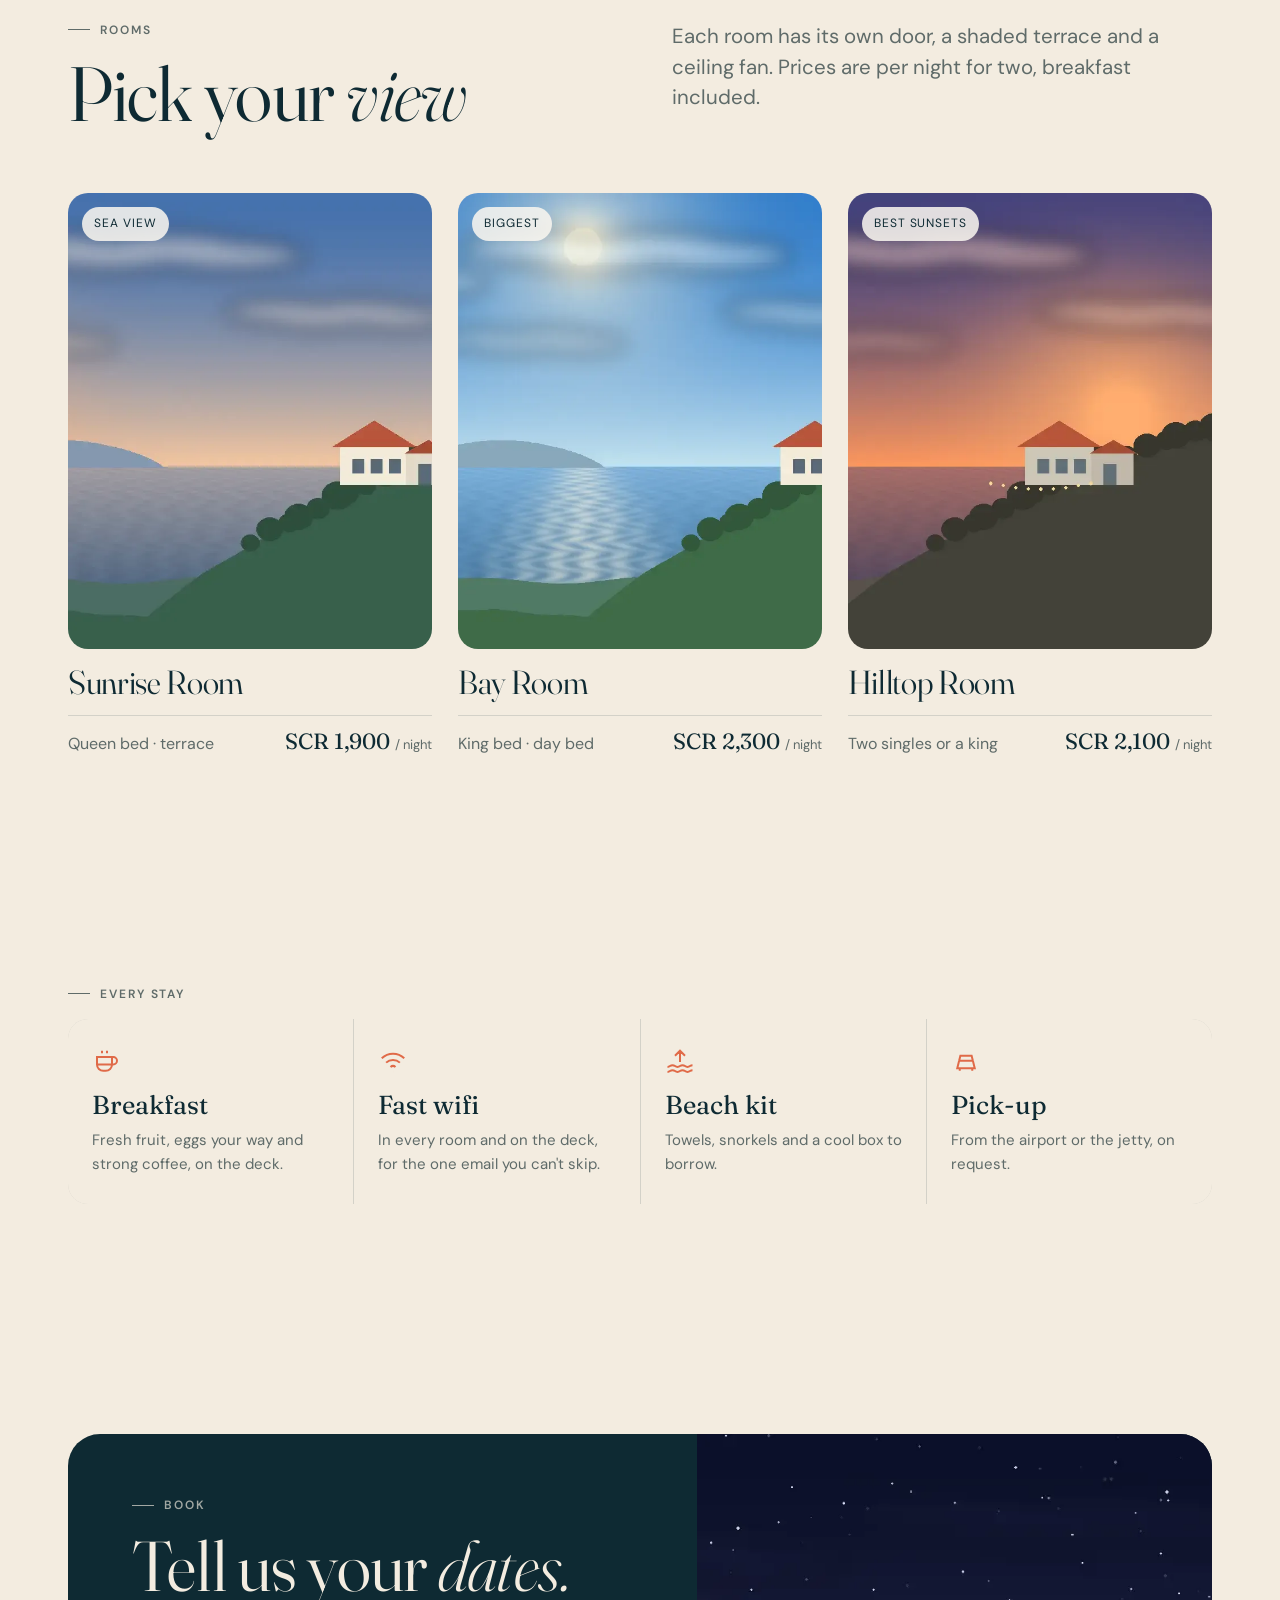
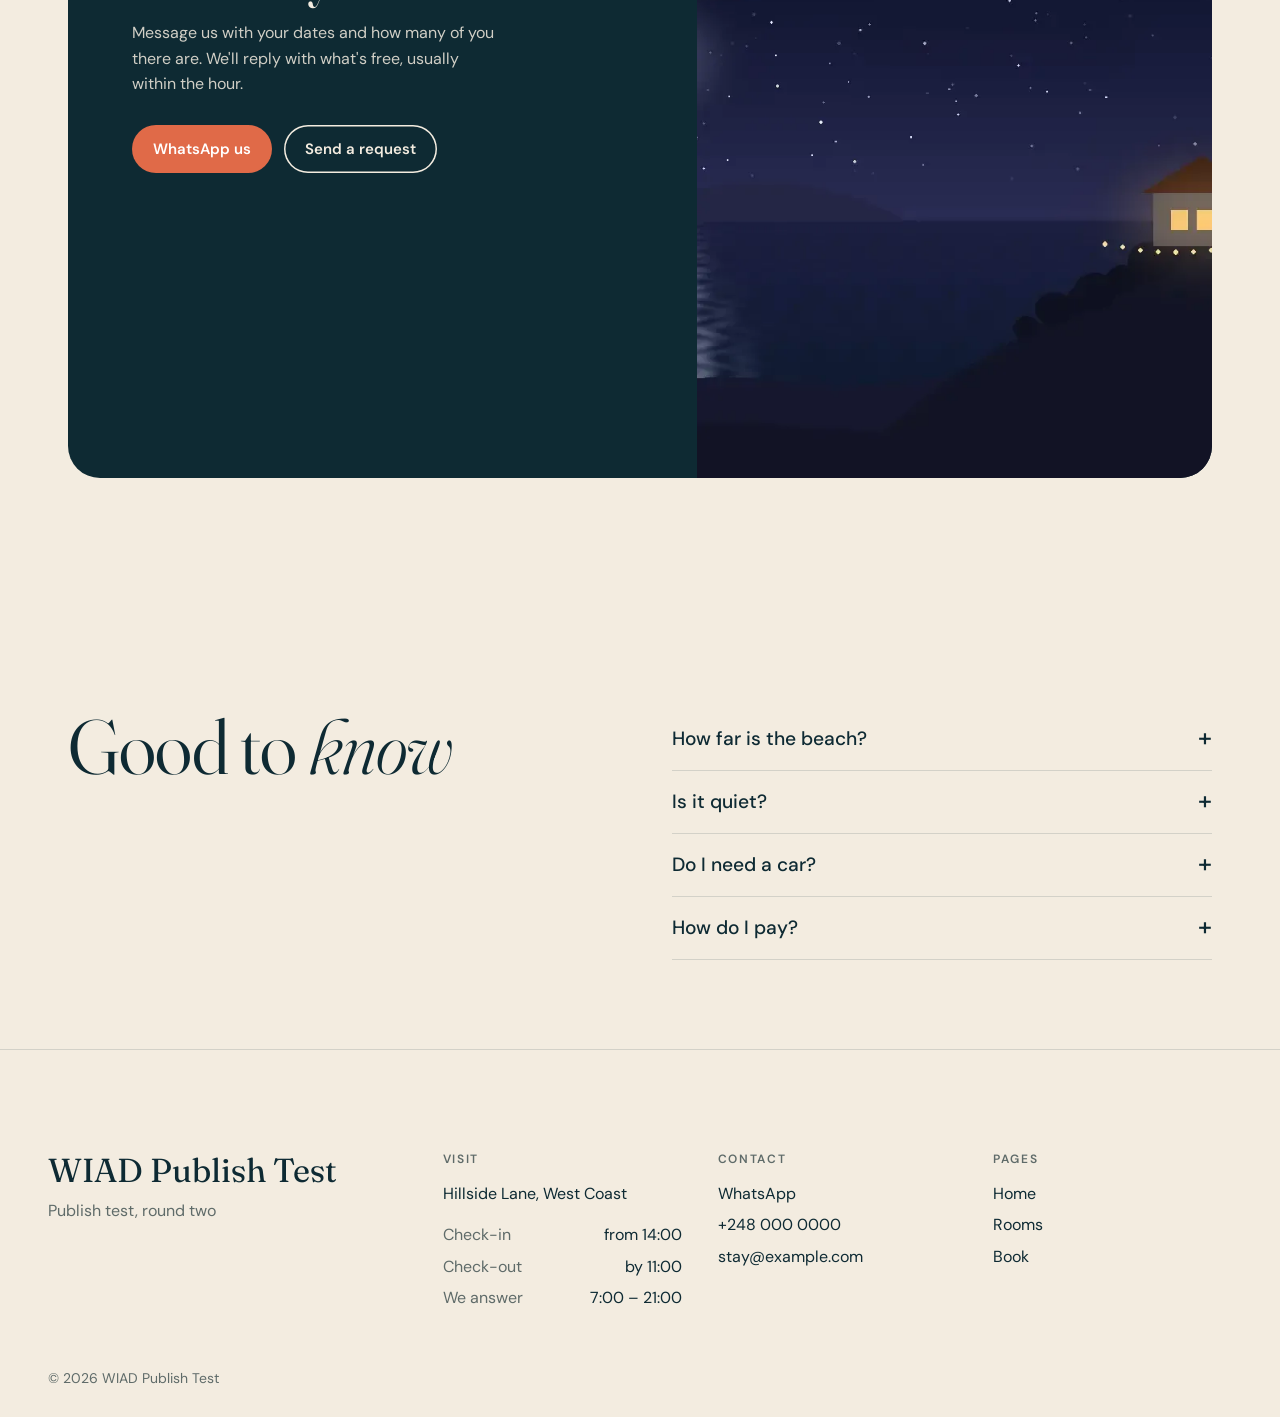
==== commit 5193eb9e: "Update 20 Nov 2026 23:12" ====
--- a/index.html
+++ b/index.html
@@ -7,8 +7,8 @@
 <meta property="og:image" content="https://socialmedia-seychelles.github.io/wiad-publish-test/assets/img/og.jpg"><meta name="twitter:card" content="summary_large_image">
 <meta name="theme-color" content="#0e2a33">
 <link rel="preconnect" href="https://fonts.googleapis.com"><link rel="preconnect" href="https://fonts.gstatic.com" crossorigin><link rel="stylesheet" href="https://fonts.googleapis.com/css2?family=Fraunces:ital,opsz,wght@0,9..144,300..600;1,9..144,300..500&amp;family=DM+Sans:wght@400;500;600&amp;display=swap">
-<link rel="stylesheet" href="assets/base.css?v=1795201913"><link rel="stylesheet" href="assets/look.css?v=1795201913">
-<script src="assets/base.js?v=1795201913" defer></script>
+<link rel="stylesheet" href="assets/base.css?v=1795201946"><link rel="stylesheet" href="assets/look.css?v=1795201946">
+<script src="assets/base.js?v=1795201946" defer></script>
 </head>
 <body class="home">
 <a class="skip" href="#main">Skip to content</a>
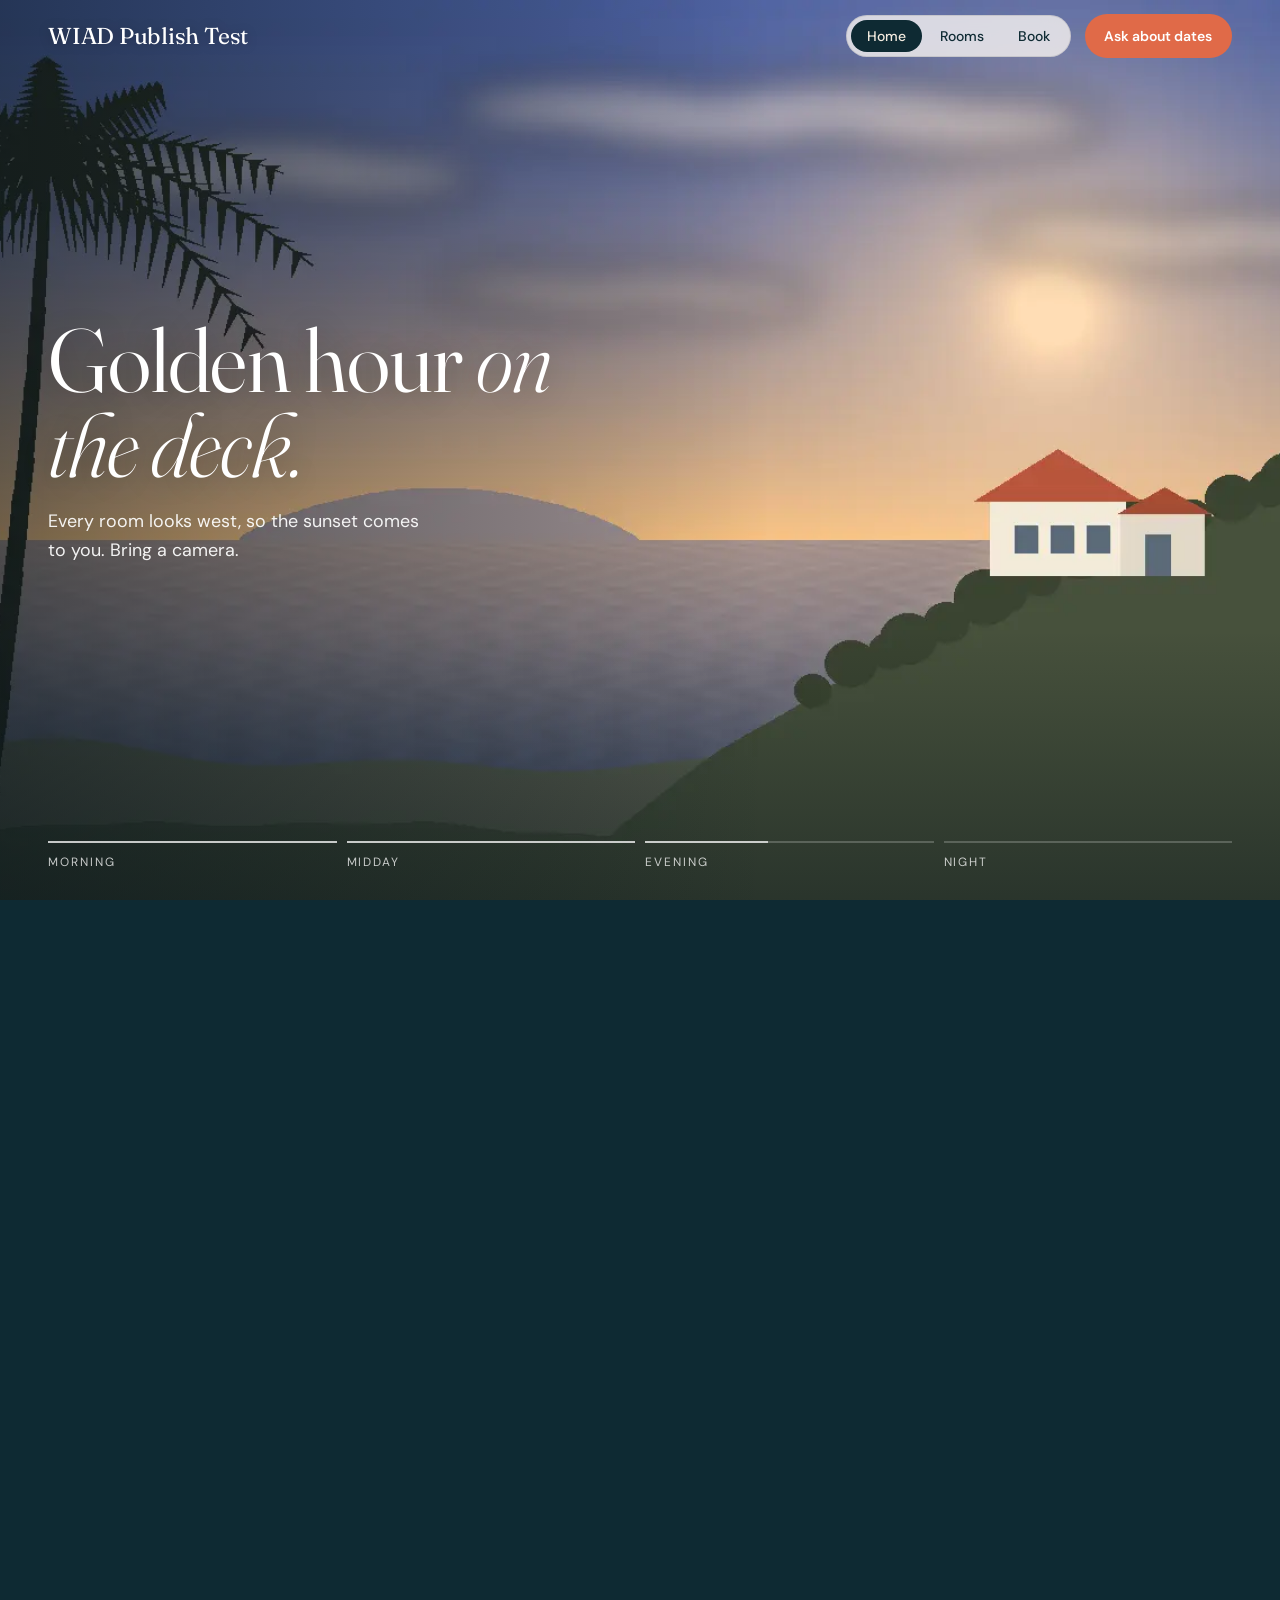
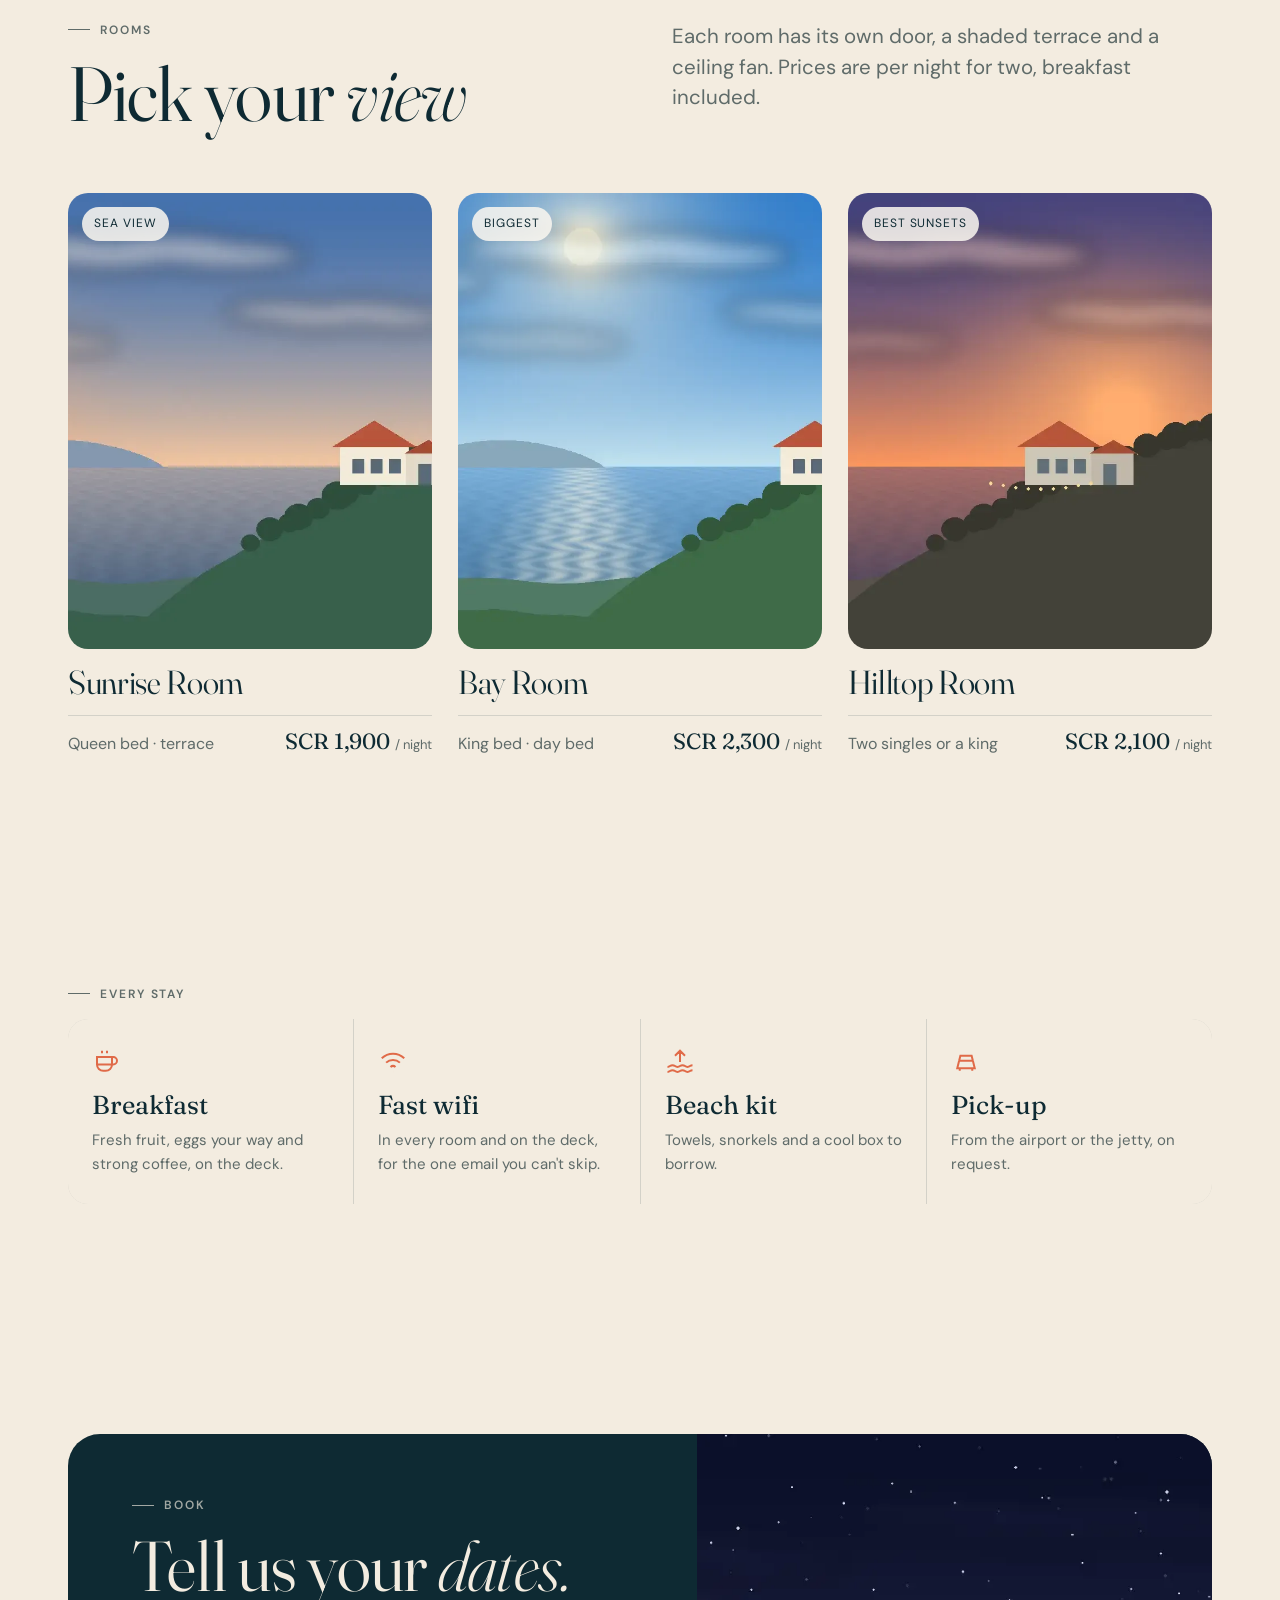
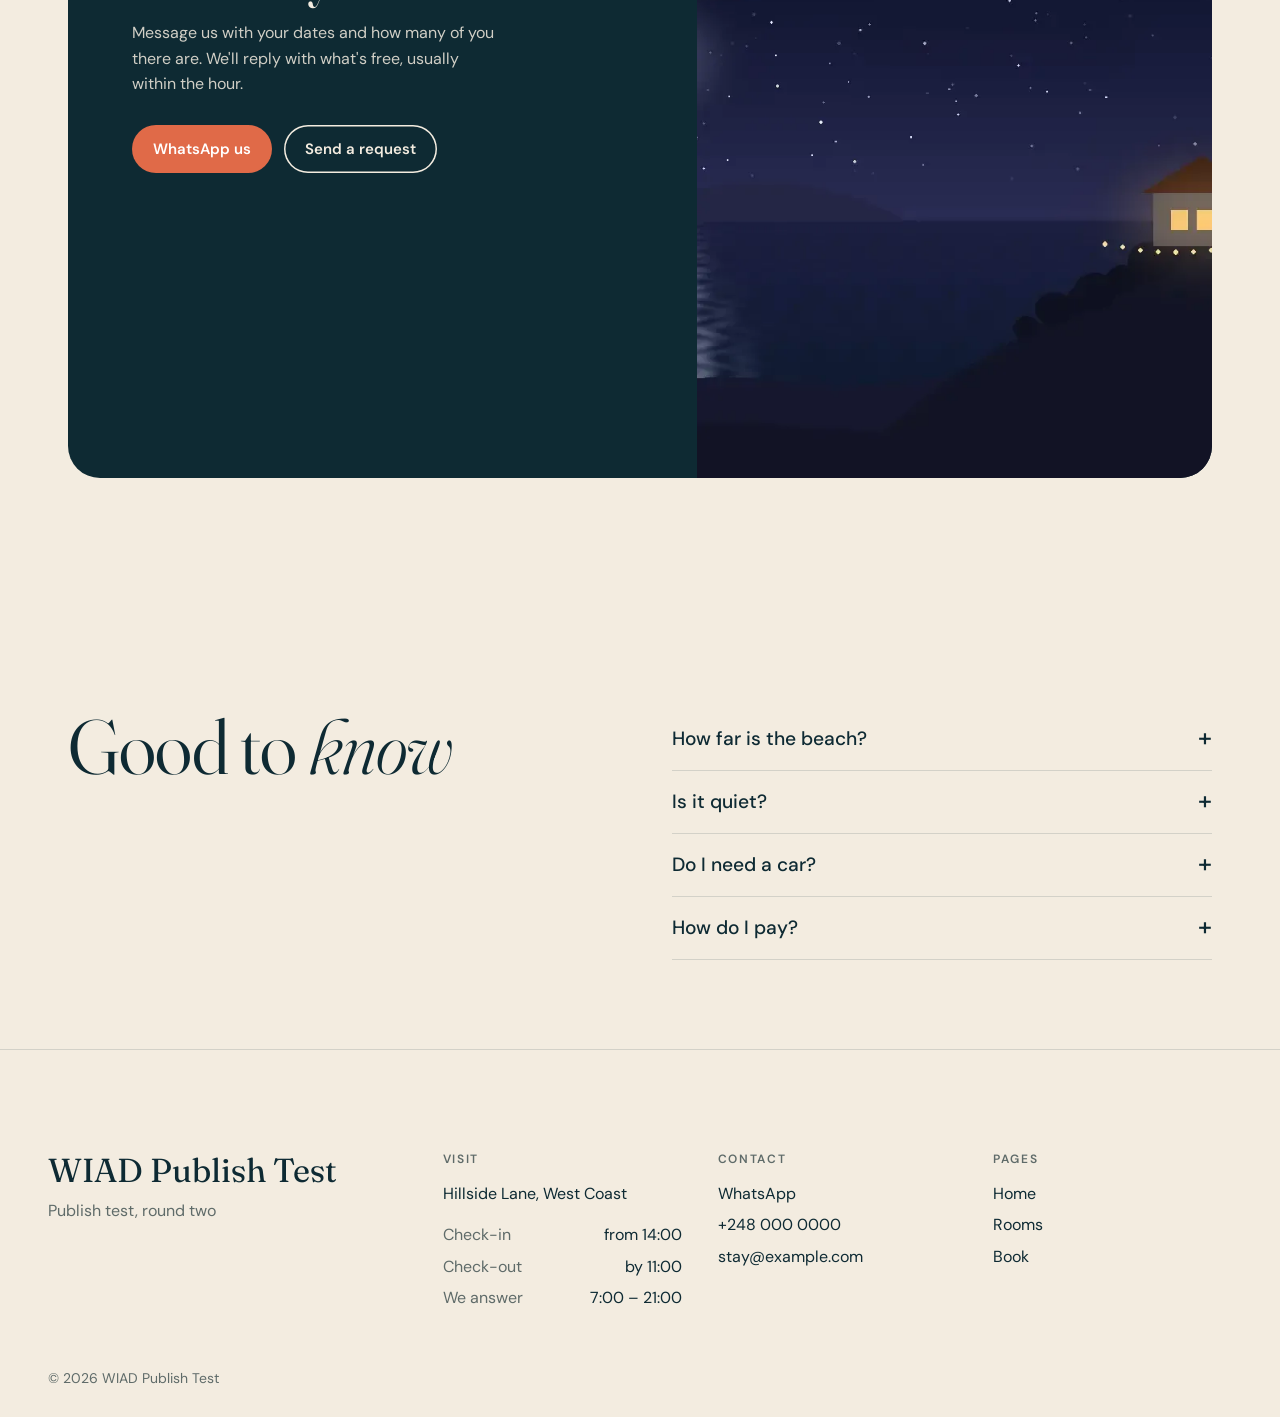
==== commit 36a24862: "Update 20 Nov 2026 23:13" ====
--- a/index.html
+++ b/index.html
@@ -7,8 +7,8 @@
 <meta property="og:image" content="https://socialmedia-seychelles.github.io/wiad-publish-test/assets/img/og.jpg"><meta name="twitter:card" content="summary_large_image">
 <meta name="theme-color" content="#0e2a33">
 <link rel="preconnect" href="https://fonts.googleapis.com"><link rel="preconnect" href="https://fonts.gstatic.com" crossorigin><link rel="stylesheet" href="https://fonts.googleapis.com/css2?family=Fraunces:ital,opsz,wght@0,9..144,300..600;1,9..144,300..500&amp;family=DM+Sans:wght@400;500;600&amp;display=swap">
-<link rel="stylesheet" href="assets/base.css?v=1795201946"><link rel="stylesheet" href="assets/look.css?v=1795201946">
-<script src="assets/base.js?v=1795201946" defer></script>
+<link rel="stylesheet" href="assets/base.css?v=1795201978"><link rel="stylesheet" href="assets/look.css?v=1795201978">
+<script src="assets/base.js?v=1795201978" defer></script>
 </head>
 <body class="home">
 <a class="skip" href="#main">Skip to content</a>
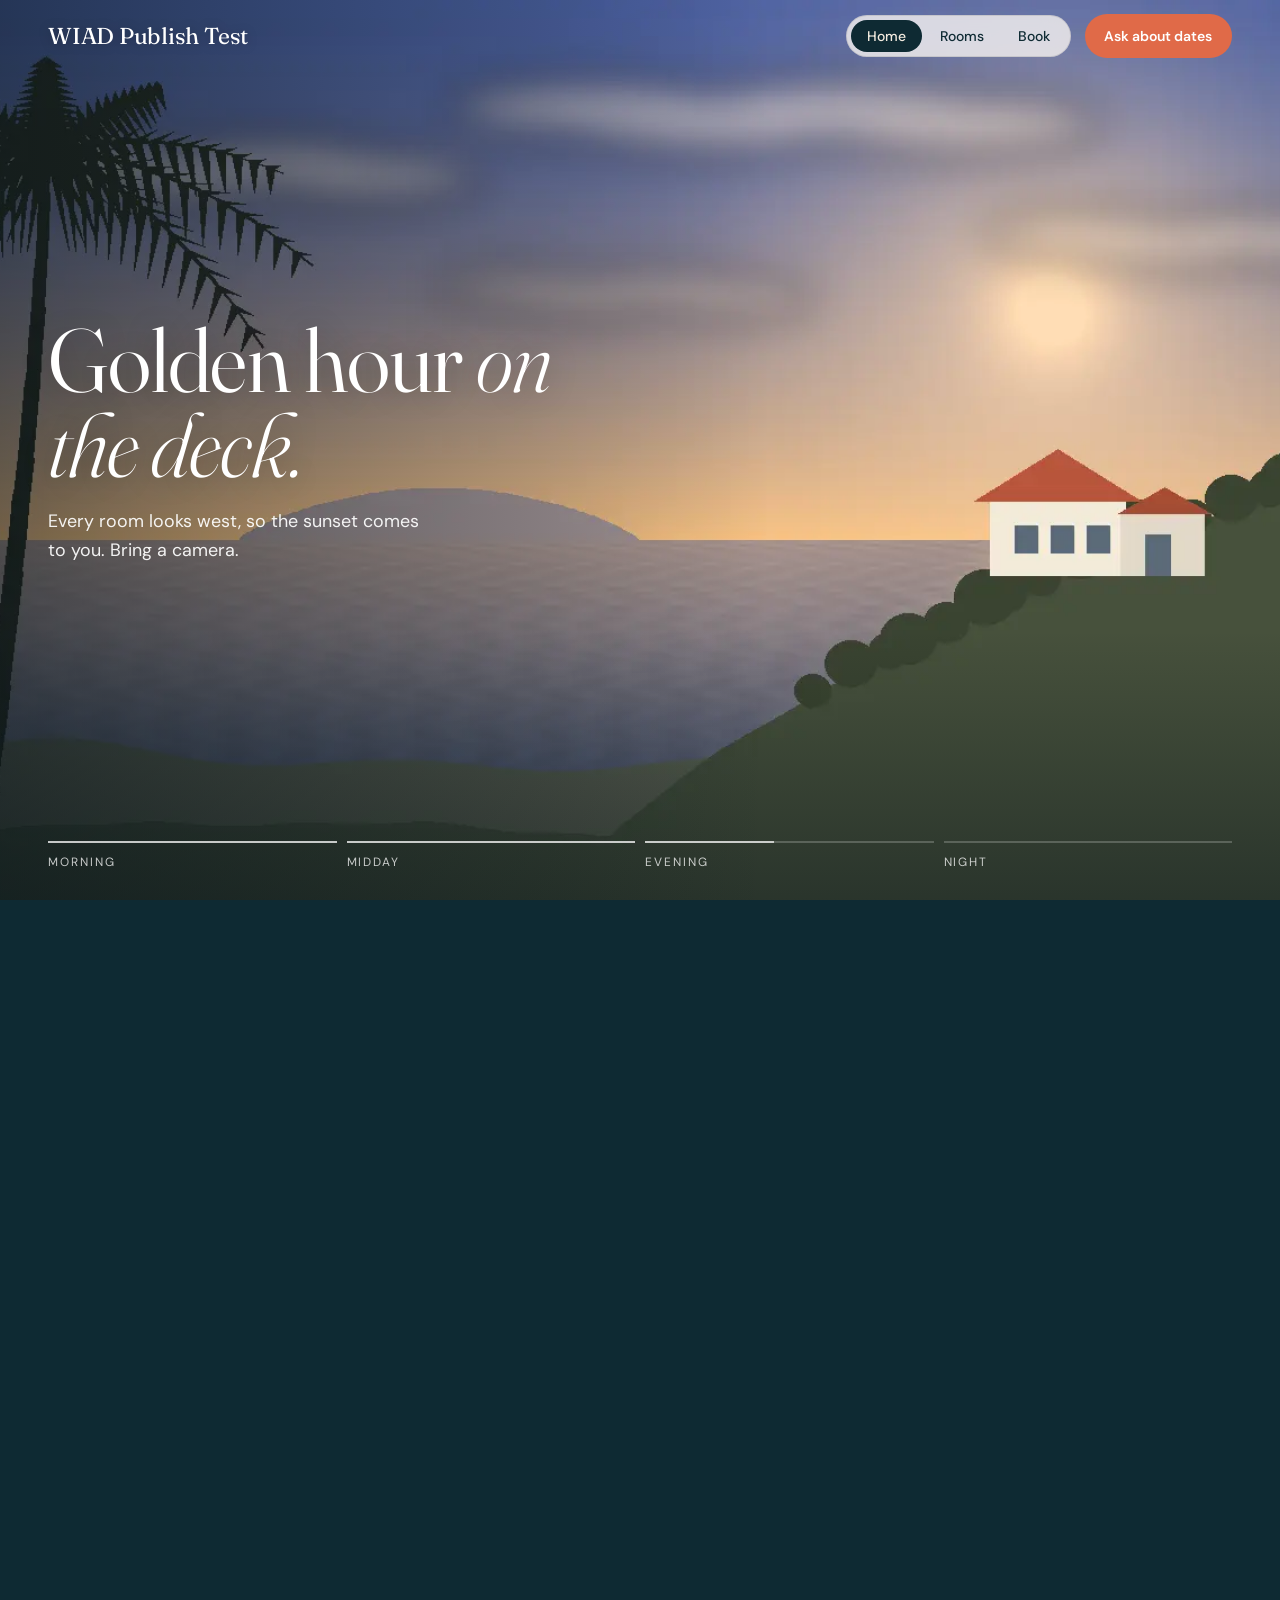
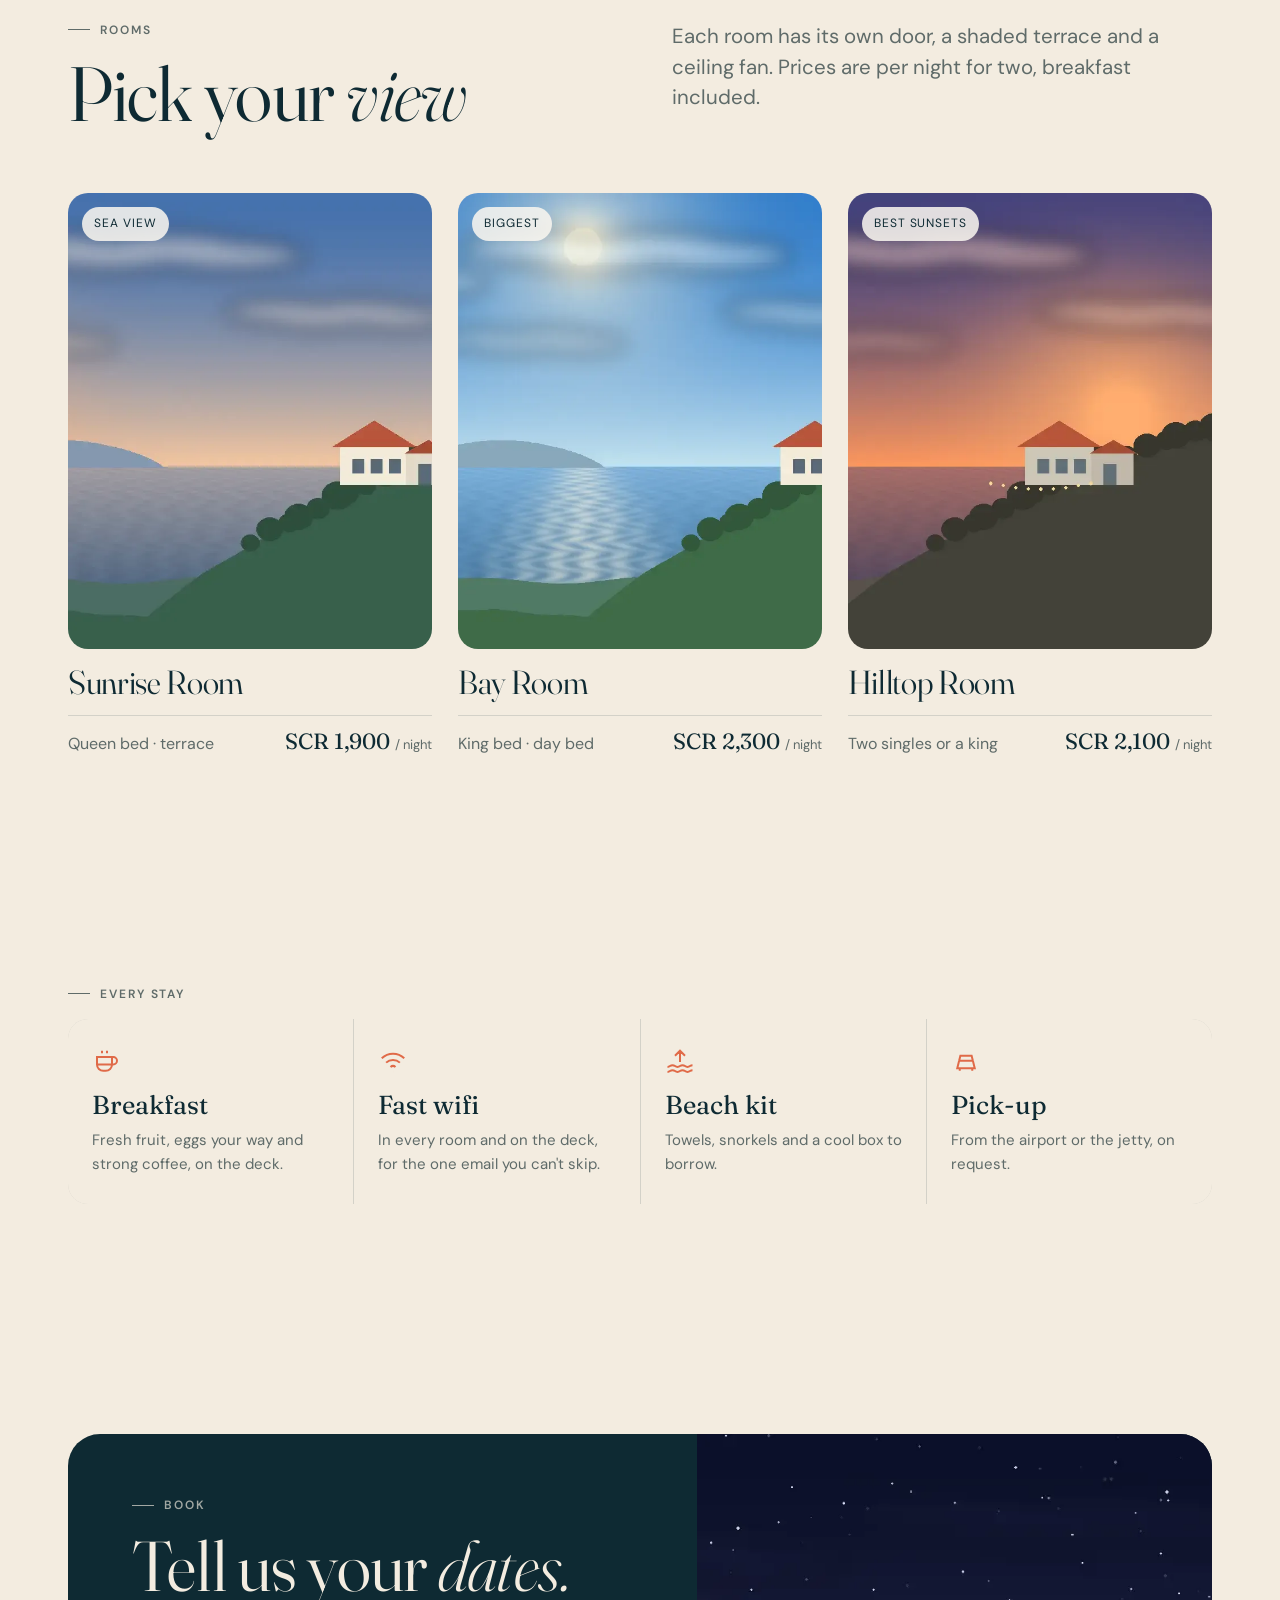
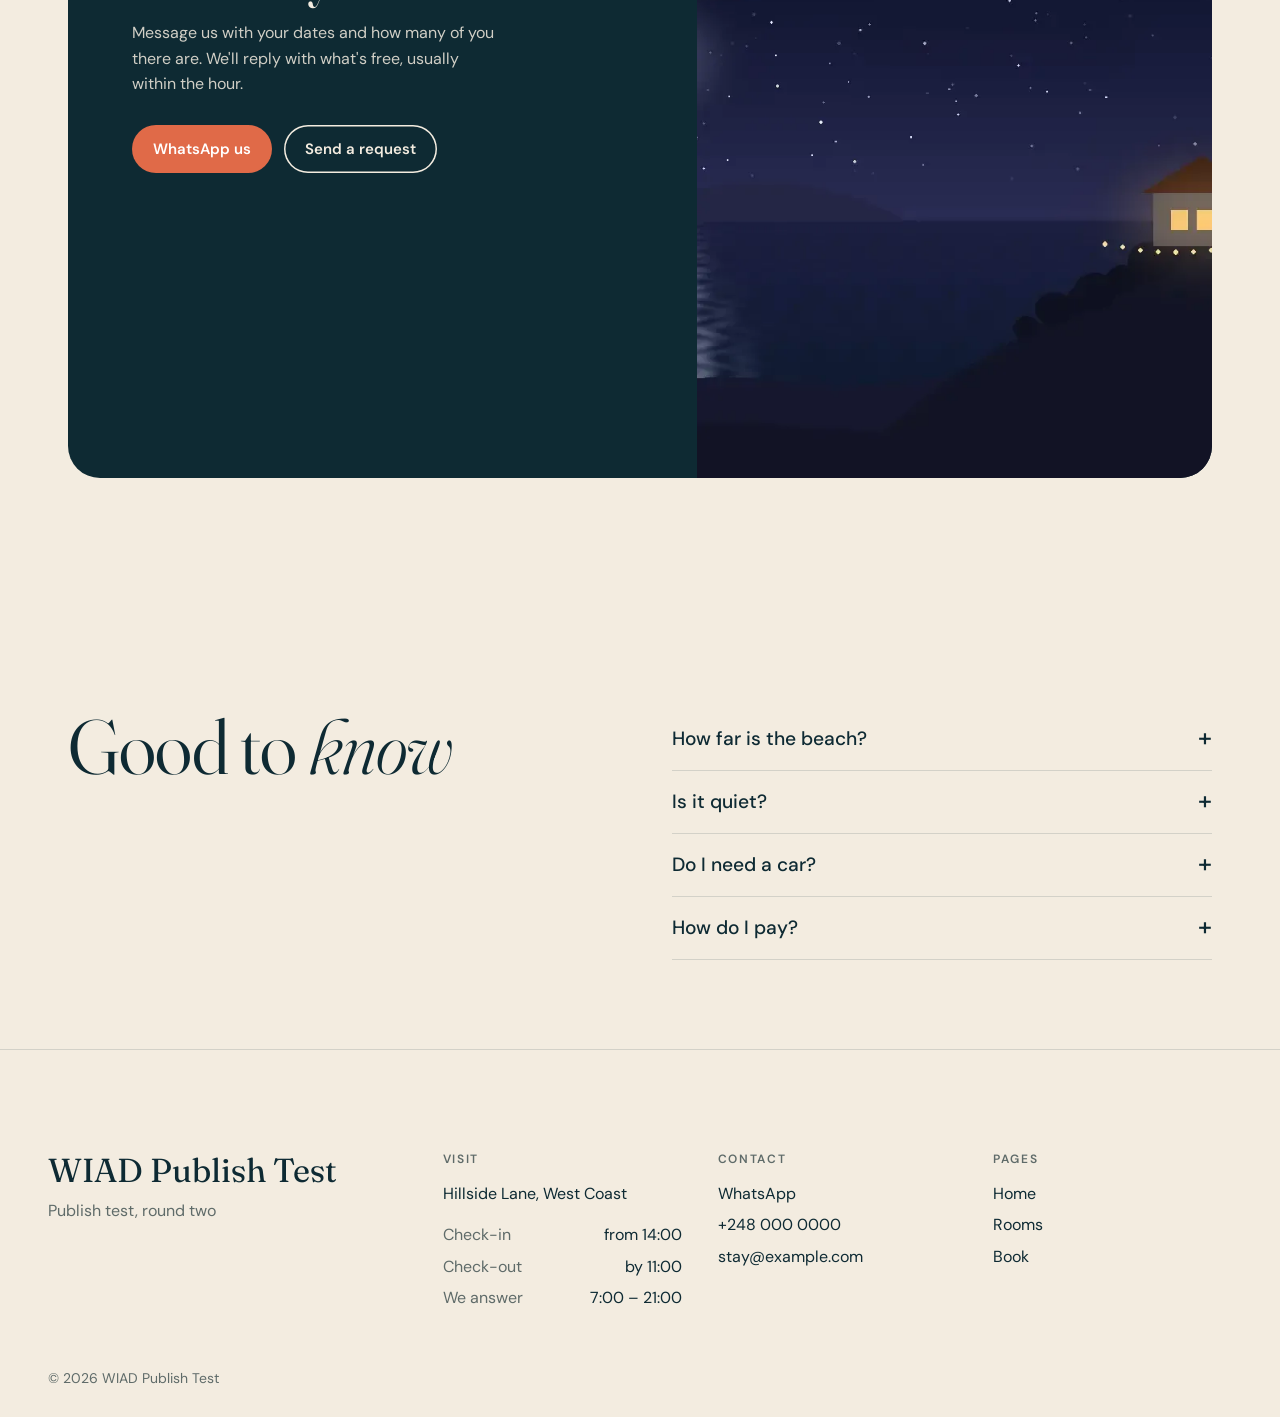
==== commit 4b39ed4e: "Steady version tags" ====
--- a/index.html
+++ b/index.html
@@ -7,8 +7,8 @@
 <meta property="og:image" content="https://socialmedia-seychelles.github.io/wiad-publish-test/assets/img/og.jpg"><meta name="twitter:card" content="summary_large_image">
 <meta name="theme-color" content="#0e2a33">
 <link rel="preconnect" href="https://fonts.googleapis.com"><link rel="preconnect" href="https://fonts.gstatic.com" crossorigin><link rel="stylesheet" href="https://fonts.googleapis.com/css2?family=Fraunces:ital,opsz,wght@0,9..144,300..600;1,9..144,300..500&amp;family=DM+Sans:wght@400;500;600&amp;display=swap">
-<link rel="stylesheet" href="assets/base.css?v=1795201978"><link rel="stylesheet" href="assets/look.css?v=1795201978">
-<script src="assets/base.js?v=1795201978" defer></script>
+<link rel="stylesheet" href="assets/base.css?v=d4d5e810"><link rel="stylesheet" href="assets/look.css?v=d4d5e810">
+<script src="assets/base.js?v=d4d5e810" defer></script>
 </head>
 <body class="home">
 <a class="skip" href="#main">Skip to content</a>
